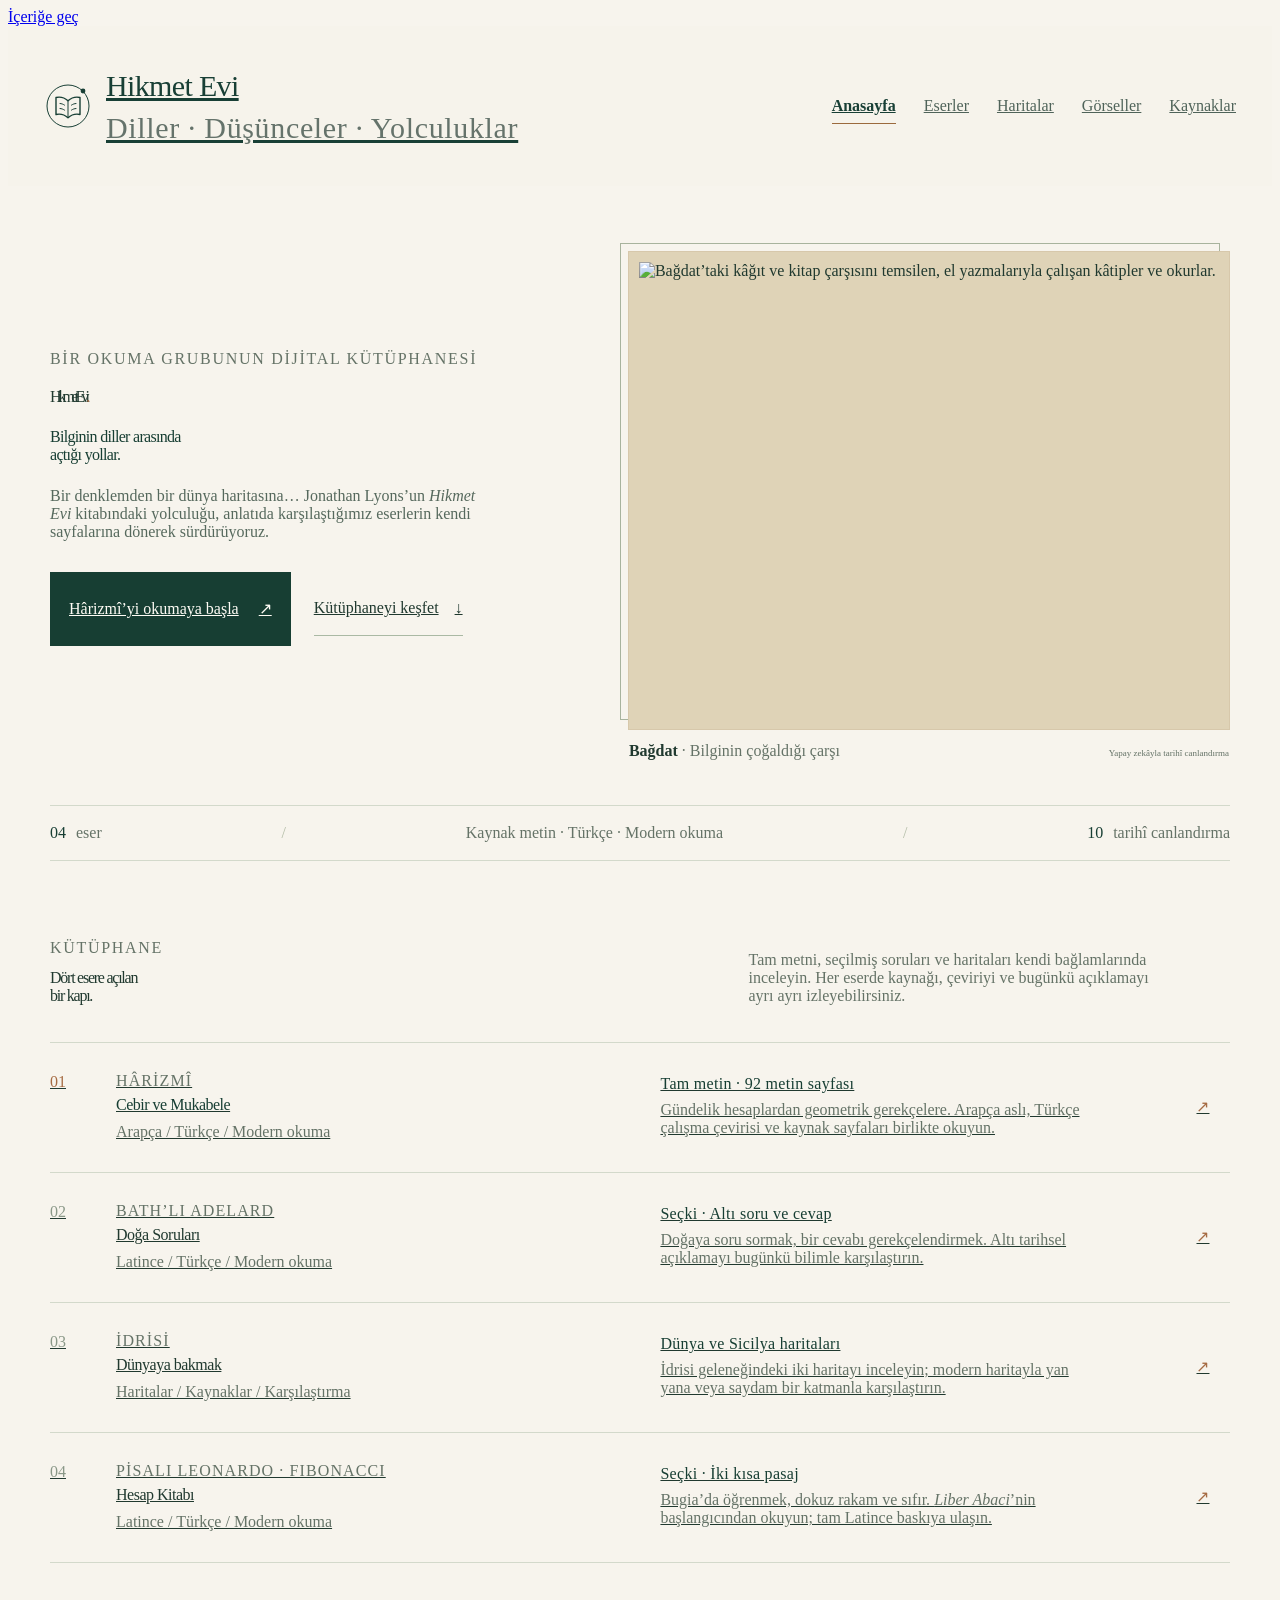
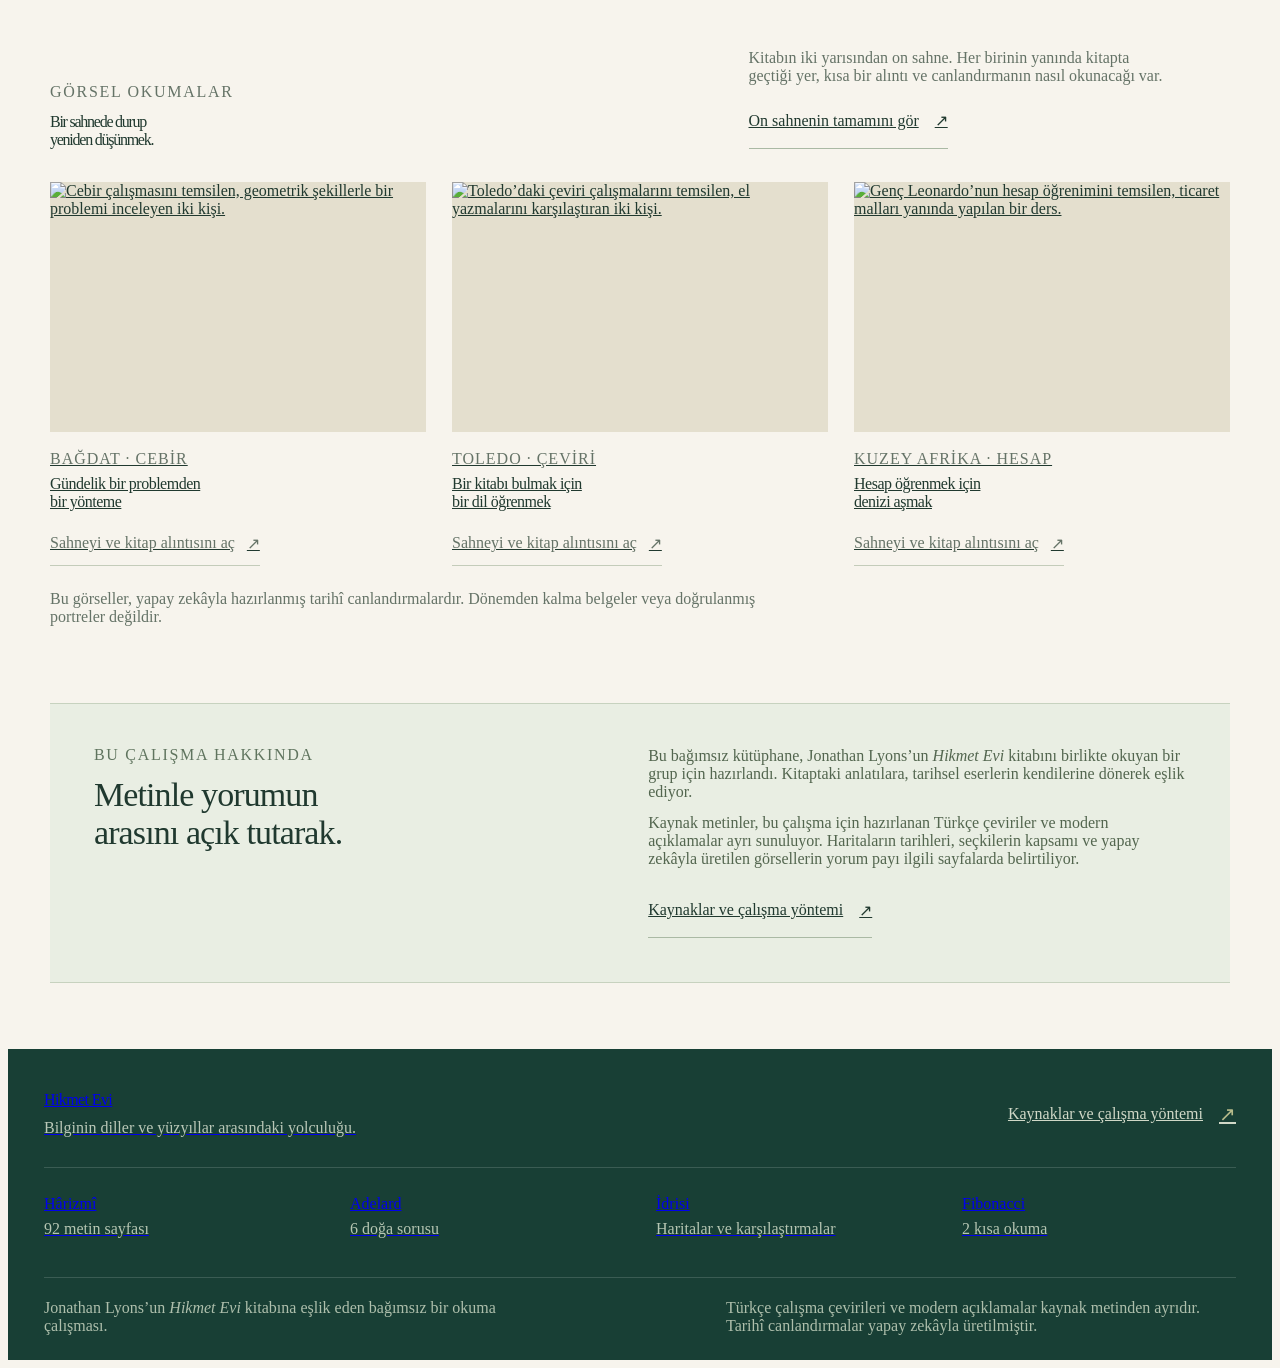
==== index.html @ ee27bf15 "Rebuild as Hikmet Evi reading library with shared navigation and homepage" ====
<!doctype html>
<html lang="tr">
<head>
  <meta charset="utf-8">
  <meta name="viewport" content="width=device-width,initial-scale=1">
  <meta name="description" content="Jonathan Lyons’un Hikmet Evi kitabına eşlik eden bir okuma kütüphanesi. Hârizmî, Adelard, İdrisi ve Fibonacci; kaynak metinler, Türkçe çeviriler, haritalar ve görseller.">
  <title>Hikmet Evi · Bir okuma kütüphanesi</title>
  <link rel="stylesheet" href="book.css?v=idrisi-1">
  <link rel="stylesheet" href="home.css?v=1">
  <meta name="theme-color" content="#183f35">
  <link rel="icon" type="image/svg+xml" href="assets/hikmet-evi-icon.svg">
  <link rel="canonical" href="https://alicetinkaya76.github.io/hikmet-evi/">
  <meta property="og:type" content="website"><meta property="og:locale" content="tr_TR">
  <meta property="og:title" content="Hikmet Evi · Bir okuma kütüphanesi"><meta property="og:description" content="Jonathan Lyons’un Hikmet Evi kitabına eşlik eden okuma kütüphanesi: kaynak metinler, Türkçe çeviriler, haritalar ve tarihî canlandırmalar.">
  <meta property="og:url" content="https://alicetinkaya76.github.io/hikmet-evi/"><meta property="og:image" content="https://alicetinkaya76.github.io/hikmet-evi/assets/hikmet-evi-gorseller/bagdat-kitap-carsisi-1280.webp">
  <link rel="stylesheet" href="site.css?v=1">
  <script src="site.js?v=1" defer></script>
  <script>if (/^#p\d{3}$/.test(location.hash)) location.replace("harizmi.html" + location.search + location.hash);</script>
<noscript><style>@media(max-width:900px){.site-navigation{display:grid}.site-menu-toggle{display:none}}</style></noscript>
</head>
<body class="home-page" data-page="home">
  <a class="skip" href="#main-root">İçeriğe geç</a>
<header class="site-header"><div class="site-header-inner"><a class="site-brand" href="./" aria-label="Hikmet Evi · Anasayfa"><span class="site-symbol"><svg viewBox="0 0 48 48" fill="none" aria-hidden="true"><circle cx="24" cy="24" r="21" stroke="currentColor" stroke-width="1"/><path d="M12 15.5c4.7-1 8.6.2 12 3.3 3.4-3.1 7.3-4.3 12-3.3v17c-4.7-1-8.6.2-12 3.3-3.4-3.1-7.3-4.3-12-3.3v-17Z" stroke="currentColor" stroke-width="1.4" stroke-linejoin="round"/><path d="M24 19v16.5M16 21.5c1.7.1 3.1.7 4.5 1.6M16 26.5c1.7.1 3.1.7 4.5 1.6M27.5 23.1c1.4-.9 2.8-1.5 4.5-1.6M27.5 28.1c1.4-.9 2.8-1.5 4.5-1.6" stroke="currentColor" stroke-width="1" stroke-linecap="round"/><circle cx="39" cy="9" r="2.4" fill="currentColor"/></svg></span><span class="site-wordmark">Hikmet Evi<span class="site-tagline">Diller · Düşünceler · Yolculuklar</span></span></a><button class="site-menu-toggle" type="button" aria-controls="site-navigation" aria-expanded="false"><span>Menü</span><svg viewBox="0 0 20 20" fill="none" aria-hidden="true"><path d="M3 6h14M3 10h14M3 14h14" stroke="currentColor" stroke-width="1.3" stroke-linecap="round"/></svg></button><nav id="site-navigation" class="site-navigation" aria-label="Ana menü"><a href="./" aria-current="page">Anasayfa</a><a href="./#kutuphane">Eserler</a><a href="idrisi.html">Haritalar</a><a href="gorseller.html">Görseller</a><a href="kaynaklar.html">Kaynaklar</a></nav></div></header>
  <main class="home-main" id="main-root">
    <section class="home-hero" aria-labelledby="home-title">
      <div class="home-hero-copy">
        <p class="home-kicker">BİR OKUMA GRUBUNUN DİJİTAL KÜTÜPHANESİ</p>
        <h1 id="home-title">Hikmet Evi<span class="home-title-dot" aria-hidden="true">.</span></h1>
        <p class="home-hero-line">Bilginin diller arasında<br class="home-desktop-break"> açtığı yollar.</p>
        <p class="home-hero-description">Bir denklemden bir dünya haritasına… Jonathan Lyons’un <em>Hikmet Evi</em> kitabındaki yolculuğu, anlatıda karşılaştığımız eserlerin kendi sayfalarına dönerek sürdürüyoruz.</p>
        <div class="home-actions">
          <a class="home-button home-button-primary" href="harizmi.html">Hârizmî’yi okumaya başla <span aria-hidden="true">↗</span></a>
          <a class="home-text-link" href="#kutuphane">Kütüphaneyi keşfet <span aria-hidden="true">↓</span></a>
        </div>
      </div>
      <figure class="home-hero-figure">
        <div class="home-image-frame"><img src="assets/hikmet-evi-gorseller/bagdat-kitap-carsisi-1280.webp" srcset="assets/hikmet-evi-gorseller/bagdat-kitap-carsisi-640.webp 640w, assets/hikmet-evi-gorseller/bagdat-kitap-carsisi-1280.webp 1280w" sizes="(max-width: 760px) calc(100vw - 36px), (max-width: 1280px) 50vw, 614px" width="1672" height="941" alt="Bağdat’taki kâğıt ve kitap çarşısını temsilen, el yazmalarıyla çalışan kâtipler ve okurlar." fetchpriority="high" decoding="async"></div>
        <figcaption><span><strong>Bağdat</strong> · Bilginin çoğaldığı çarşı</span><span class="home-figure-note">Yapay zekâyla tarihî canlandırma</span></figcaption>
      </figure>
    </section>

    <div class="home-collection-note" aria-label="Koleksiyonun kapsamı">
      <p><strong>04</strong> eser</p>
      <span aria-hidden="true">/</span>
      <p>Kaynak metin · Türkçe · Modern okuma</p>
      <span aria-hidden="true">/</span>
      <p><strong>10</strong> tarihî canlandırma</p>
    </div>

    <section class="home-library home-section" id="kutuphane" aria-labelledby="library-title">
      <div class="home-section-heading">
        <div><p class="home-kicker">KÜTÜPHANE</p><h2 id="library-title">Dört esere açılan<br>bir kapı.</h2></div>
        <p>Tam metni, seçilmiş soruları ve haritaları kendi bağlamlarında inceleyin. Her eserde kaynağı, çeviriyi ve bugünkü açıklamayı ayrı ayrı izleyebilirsiniz.</p>
      </div>
      <div class="home-work-list">
        <a class="home-work home-work-featured" href="harizmi.html">
          <span class="home-work-number" aria-hidden="true">01</span>
          <div class="home-work-title"><p class="home-work-author">HÂRİZMÎ</p><h3>Cebir ve Mukabele</h3><p class="home-work-format">Arapça / Türkçe / Modern okuma</p></div>
          <div class="home-work-description"><span class="home-scope">Tam metin · 92 metin sayfası</span><p>Gündelik hesaplardan geometrik gerekçelere. Arapça aslı, Türkçe çalışma çevirisi ve kaynak sayfaları birlikte okuyun.</p></div>
          <span class="home-work-arrow" aria-hidden="true">↗</span>
        </a>
        <a class="home-work" href="adelard.html">
          <span class="home-work-number" aria-hidden="true">02</span>
          <div class="home-work-title"><p class="home-work-author">BATH’LI ADELARD</p><h3>Doğa Soruları</h3><p class="home-work-format">Latince / Türkçe / Modern okuma</p></div>
          <div class="home-work-description"><span class="home-scope">Seçki · Altı soru ve cevap</span><p>Doğaya soru sormak, bir cevabı gerekçelendirmek. Altı tarihsel açıklamayı bugünkü bilimle karşılaştırın.</p></div>
          <span class="home-work-arrow" aria-hidden="true">↗</span>
        </a>
        <a class="home-work" href="idrisi.html">
          <span class="home-work-number" aria-hidden="true">03</span>
          <div class="home-work-title"><p class="home-work-author">İDRİSİ</p><h3>Dünyaya bakmak</h3><p class="home-work-format">Haritalar / Kaynaklar / Karşılaştırma</p></div>
          <div class="home-work-description"><span class="home-scope">Dünya ve Sicilya haritaları</span><p>İdrisi geleneğindeki iki haritayı inceleyin; modern haritayla yan yana veya saydam bir katmanla karşılaştırın.</p></div>
          <span class="home-work-arrow" aria-hidden="true">↗</span>
        </a>
        <a class="home-work" href="fibonacci.html">
          <span class="home-work-number" aria-hidden="true">04</span>
          <div class="home-work-title"><p class="home-work-author">PİSALI LEONARDO · FIBONACCI</p><h3>Hesap Kitabı</h3><p class="home-work-format">Latince / Türkçe / Modern okuma</p></div>
          <div class="home-work-description"><span class="home-scope">Seçki · İki kısa pasaj</span><p>Bugia’da öğrenmek, dokuz rakam ve sıfır. <em>Liber Abaci</em>’nin başlangıcından okuyun; tam Latince baskıya ulaşın.</p></div>
          <span class="home-work-arrow" aria-hidden="true">↗</span>
        </a>
      </div>
    </section>

    <section class="home-scenes home-section" aria-labelledby="scenes-title">
      <div class="home-section-heading home-scenes-heading">
        <div><p class="home-kicker">GÖRSEL OKUMALAR</p><h2 id="scenes-title">Bir sahnede durup<br>yeniden düşünmek.</h2></div>
        <div class="home-section-aside"><p>Kitabın iki yarısından on sahne. Her birinin yanında kitapta geçtiği yer, kısa bir alıntı ve canlandırmanın nasıl okunacağı var.</p><a class="home-text-link" href="gorseller.html">On sahnenin tamamını gör <span aria-hidden="true">↗</span></a></div>
      </div>
      <div class="home-scene-grid">
        <a class="home-scene" href="gorseller.html#harizmi-cebir">
          <div class="home-scene-image"><img src="assets/hikmet-evi-gorseller/harizmi-gundelik-problemler-640.webp" srcset="assets/hikmet-evi-gorseller/harizmi-gundelik-problemler-640.webp 640w, assets/hikmet-evi-gorseller/harizmi-gundelik-problemler-1280.webp 1280w" sizes="(max-width: 640px) calc(100vw - 36px), (max-width: 1000px) calc(50vw - 30px), 395px" width="1672" height="941" alt="Cebir çalışmasını temsilen, geometrik şekillerle bir problemi inceleyen iki kişi." loading="lazy" decoding="async"></div>
          <p class="home-scene-location">BAĞDAT · CEBİR</p><h3>Gündelik bir problemden<br>bir yönteme</h3><span class="home-scene-link">Sahneyi ve kitap alıntısını aç <span aria-hidden="true">↗</span></span>
        </a>
        <a class="home-scene" href="gorseller.html#toledo-ceviri">
          <div class="home-scene-image"><img src="assets/hikmet-evi-gorseller/toledo-ceviri-640.webp" srcset="assets/hikmet-evi-gorseller/toledo-ceviri-640.webp 640w, assets/hikmet-evi-gorseller/toledo-ceviri-1280.webp 1280w" sizes="(max-width: 640px) calc(100vw - 36px), (max-width: 1000px) calc(50vw - 30px), 395px" width="1672" height="941" alt="Toledo’daki çeviri çalışmalarını temsilen, el yazmalarını karşılaştıran iki kişi." loading="lazy" decoding="async"></div>
          <p class="home-scene-location">TOLEDO · ÇEVİRİ</p><h3>Bir kitabı bulmak için<br>bir dil öğrenmek</h3><span class="home-scene-link">Sahneyi ve kitap alıntısını aç <span aria-hidden="true">↗</span></span>
        </a>
        <a class="home-scene" href="gorseller.html#fibonacci-hesap">
          <div class="home-scene-image"><img src="assets/hikmet-evi-gorseller/fibonacci-hesap-640.webp" srcset="assets/hikmet-evi-gorseller/fibonacci-hesap-640.webp 640w, assets/hikmet-evi-gorseller/fibonacci-hesap-1280.webp 1280w" sizes="(max-width: 640px) calc(100vw - 36px), (max-width: 1000px) calc(50vw - 30px), 395px" width="1672" height="941" alt="Genç Leonardo’nun hesap öğrenimini temsilen, ticaret malları yanında yapılan bir ders." loading="lazy" decoding="async"></div>
          <p class="home-scene-location">KUZEY AFRİKA · HESAP</p><h3>Hesap öğrenmek için<br>denizi aşmak</h3><span class="home-scene-link">Sahneyi ve kitap alıntısını aç <span aria-hidden="true">↗</span></span>
        </a>
      </div>
      <p class="home-scene-disclaimer">Bu görseller, yapay zekâyla hazırlanmış tarihî canlandırmalardır. Dönemden kalma belgeler veya doğrulanmış portreler değildir.</p>
    </section>

    <section class="home-about" aria-labelledby="about-home-title">
      <div><p class="home-kicker">BU ÇALIŞMA HAKKINDA</p><h2 id="about-home-title">Metinle yorumun<br>arasını açık tutarak.</h2></div>
      <div class="home-about-copy"><p>Bu bağımsız kütüphane, Jonathan Lyons’un <em>Hikmet Evi</em> kitabını birlikte okuyan bir grup için hazırlandı. Kitaptaki anlatılara, tarihsel eserlerin kendilerine dönerek eşlik ediyor.</p><p>Kaynak metinler, bu çalışma için hazırlanan Türkçe çeviriler ve modern açıklamalar ayrı sunuluyor. Haritaların tarihleri, seçkilerin kapsamı ve yapay zekâyla üretilen görsellerin yorum payı ilgili sayfalarda belirtiliyor.</p><a class="home-text-link" href="kaynaklar.html">Kaynaklar ve çalışma yöntemi <span aria-hidden="true">↗</span></a></div>
    </section>
  </main>
<footer class="site-footer"><div class="site-footer-inner"><div class="site-footer-heading"><a class="site-footer-brand" href="./">Hikmet Evi<span>Bilginin diller ve yüzyıllar arasındaki yolculuğu.</span></a><a class="site-footer-source" href="kaynaklar.html">Kaynaklar ve çalışma yöntemi <span aria-hidden="true">↗</span></a></div><nav class="site-footer-works" aria-label="Eserlere hızlı erişim"><a href="harizmi.html">Hârizmî<span>92 metin sayfası</span></a><a href="adelard.html">Adelard<span>6 doğa sorusu</span></a><a href="idrisi.html">İdrisi<span>Haritalar ve karşılaştırmalar</span></a><a href="fibonacci.html">Fibonacci<span>2 kısa okuma</span></a></nav><div class="site-footer-bottom"><p>Jonathan Lyons’un <em>Hikmet Evi</em> kitabına eşlik eden bağımsız bir okuma çalışması.</p><p>Türkçe çalışma çevirileri ve modern açıklamalar kaynak metinden ayrıdır. Tarihî canlandırmalar yapay zekâyla üretilmiştir.</p></div></div></footer>
</body>
</html>
---- home.css ----
/* The home page shares the site shell, but keeps its editorial layout local. */
.home-page{--home-forest:#173e33;--home-ink:#20392f;--home-paper:#f7f4ed;--home-muted:#657367;--home-rule:#d3d9cb;--home-copper:#a66c44;background:var(--home-paper);color:var(--home-ink)}
.home-main{max-width:1320px;margin:0 auto;padding:0 42px;overflow-wrap:break-word}
.home-main a{color:inherit}
.home-main img{display:block;max-width:100%;height:auto}
.home-main h1,.home-main h2,.home-main h3,.home-main p,.home-main figure{margin:0}
.home-main em{font-weight:400}
.home-kicker{font:650 10px/1.65 var(--sans);letter-spacing:1.7px;color:var(--home-muted)}
.home-hero{display:grid;grid-template-columns:minmax(0,.95fr) minmax(0,1.1fr);gap:58px;align-items:center;padding:65px 0 45px}
.home-hero-copy{padding:7px 0 22px}
.home-hero h1{font:400 clamp(58px,6.1vw,84px)/1.08 var(--serif);letter-spacing:-3.8px;margin:20px 0 22px;white-space:nowrap}
.home-title-dot{color:var(--home-copper)}
.home-hero-line{font:400 clamp(26px,2.75vw,37px)/1.3 var(--serif);letter-spacing:-.7px;color:var(--home-forest)}
.home-hero-description{max-width:435px;margin-top:23px!important;font:15px/1.95 var(--sans);color:#56695d}
.home-actions{display:flex;gap:14px 23px;align-items:center;flex-wrap:wrap;margin-top:31px}
.home-button{display:inline-flex;min-height:48px;align-items:center;justify-content:center;gap:20px;padding:12px 18px;font:600 12px/1.6 var(--sans);border:1px solid var(--home-forest);transition:background-color .2s ease,color .2s ease}
.home-main .home-button-primary{background:var(--home-forest);color:#fffdf6}
.home-button-primary:hover{background:#295344}
.home-text-link{display:inline-flex;align-items:center;justify-content:space-between;gap:16px;min-height:44px;border-bottom:1px solid #aab9a4;font:600 12px/1.7 var(--sans);padding:5px 0}
.home-text-link:hover{border-color:var(--home-copper);color:var(--home-copper)}
.home-image-frame{position:relative;background:#dfd3b7;padding:10px;border:1px solid #d7c8ab}
.home-image-frame:before{content:"";position:absolute;inset:-9px 9px 9px -9px;border:1px solid #a8b39d;z-index:-1}
.home-hero-figure img{width:100%;aspect-ratio:1.27;object-fit:cover;object-position:51% 50%}
.home-hero-figure figcaption{display:flex;flex-wrap:wrap;gap:3px 12px;align-items:baseline;justify-content:space-between;font:11px/1.7 var(--sans);color:var(--home-muted);padding:12px 1px 0}
.home-hero-figure figcaption strong{font-weight:600;color:var(--home-ink)}
.home-figure-note{font-size:9px}
.home-collection-note{display:flex;align-items:center;justify-content:space-between;gap:20px;border-top:1px solid var(--home-rule);border-bottom:1px solid var(--home-rule);padding:18px 0;font:11px/1.7 var(--sans);color:var(--home-muted)}
.home-collection-note strong{font:25px/1 var(--serif);color:var(--home-forest);margin-right:6px}
.home-collection-note>span{color:#b5bea9;font:22px/1 var(--serif)}
.home-section{padding-top:78px}
.home-section-heading{display:grid;grid-template-columns:minmax(0,1fr) minmax(0,.76fr);gap:65px;align-items:end;margin-bottom:37px}
.home-section-heading h2,.home-about h2{font:400 clamp(31px,3.4vw,45px)/1.23 var(--serif);letter-spacing:-1.25px;margin-top:12px}
.home-section-heading>p,.home-section-aside>p{font:14px/1.95 var(--sans);color:var(--home-muted);max-width:420px}
.home-work-list{border-top:1px solid var(--home-rule)}
.home-work{display:grid;grid-template-columns:38px minmax(0,1.04fr) minmax(0,1fr) 36px;column-gap:28px;align-items:center;padding:29px 9px 31px 0;border-bottom:1px solid var(--home-rule);transition:background-color .2s ease}
.home-work:hover{background:#edf0e6}
.home-work-number{font:17px/1.5 var(--serif);color:#8a9888;align-self:start;padding-top:1px}
.home-work-author{font:600 9px/1.7 var(--sans);letter-spacing:1.1px;color:var(--home-muted)}
.home-work-title h3{font:400 clamp(24px,2.4vw,31px)/1.3 var(--serif);letter-spacing:-.5px;margin:6px 0 9px}
.home-work-format{font:11px/1.65 var(--sans);color:var(--home-muted)}
.home-scope{display:block;font:600 10px/1.7 var(--sans);letter-spacing:.3px;color:var(--home-forest);margin-bottom:8px}
.home-work-description>p{font:13px/1.85 var(--sans);color:var(--home-muted);max-width:420px}
.home-work-arrow{display:flex;align-items:center;justify-content:center;width:36px;height:44px;font:24px/1 var(--serif);color:var(--home-copper)}
.home-work-featured .home-work-number{color:var(--home-copper)}
.home-work-featured .home-work-title h3{color:var(--home-forest)}
.home-scenes{padding-top:86px}
.home-scenes-heading{margin-bottom:33px}
.home-section-aside .home-text-link{margin-top:9px}
.home-scene-grid{display:grid;grid-template-columns:repeat(3,minmax(0,1fr));gap:26px}
.home-scene{display:block;min-width:0}
.home-scene-image{overflow:hidden;background:#e4dfce}
.home-scene-image img{width:100%;aspect-ratio:1.5;object-fit:cover;transition:transform .35s ease}
.home-scene:hover .home-scene-image img{transform:scale(1.025)}
.home-scene-location{font:600 9px/1.7 var(--sans);letter-spacing:1px;color:var(--home-muted);margin-top:18px!important}
.home-scene h3{font:400 clamp(23px,2vw,28px)/1.35 var(--serif);letter-spacing:-.5px;margin-top:7px}
.home-scene-link{display:flex;align-items:center;gap:12px;min-height:44px;width:fit-content;font:11px/1.7 var(--sans);color:var(--home-muted);border-bottom:1px solid #c4ccba;margin-top:10px}
.home-scene:hover .home-scene-link{color:var(--home-forest);border-color:var(--home-copper)}
.home-scene-disclaimer{font:11px/1.85 var(--sans);color:var(--home-muted);max-width:760px;margin-top:24px!important}
.home-about{display:grid;grid-template-columns:minmax(0,1fr) minmax(0,1.12fr);gap:74px;margin:77px 0 66px;padding:42px 44px 44px;background:#e9eee3;border-top:1px solid #c7d2bf;border-bottom:1px solid #c7d2bf}
.home-about .home-kicker{color:#5f745e}
.home-about h2{font-size:34px;letter-spacing:-.9px}
.home-about-copy{padding-top:1px}
.home-about-copy>p{font:13px/1.95 var(--sans);color:#53664f;margin-bottom:13px}
.home-about-copy .home-text-link{margin-top:2px}
@media(min-width:1500px){.home-hero{padding-top:75px;padding-bottom:55px}.home-hero h1{font-size:89px}}
@media(max-width:1100px){.home-main{padding:0 28px}.home-hero{gap:35px;padding-top:48px}.home-hero h1{font-size:clamp(47px,5.7vw,64px);letter-spacing:-2.5px}.home-hero-line{font-size:30px}.home-hero-description{font-size:14px;margin-top:19px!important}.home-hero-figure img{aspect-ratio:1.03}.home-hero-figure figcaption{display:block}.home-figure-note{display:block;margin-top:3px}.home-actions{gap:9px 20px;margin-top:23px}.home-section-heading{gap:35px}.home-work{gap:20px;grid-template-columns:27px minmax(0,1fr) minmax(0,1fr) 28px}.home-work-title h3{font-size:27px}.home-about{gap:35px;padding:35px 30px}.home-scene-grid{gap:20px}}
@media(max-width:760px){.home-main{padding:0 22px}.home-hero{grid-template-columns:minmax(0,1fr);gap:30px;padding:35px 0 28px}.home-hero-copy{padding:0}.home-kicker{font-size:9px;letter-spacing:1.2px}.home-hero h1{font-size:clamp(44px,9vw,62px);letter-spacing:-2.4px;margin:17px 0 14px}.home-hero-line{font-size:31px;line-height:1.3;letter-spacing:-.6px}.home-desktop-break{display:none}.home-hero-description{font-size:15px;line-height:1.9;max-width:530px;margin-top:18px!important}.home-actions{margin-top:23px}.home-button{min-height:48px;padding:11px 15px;font-size:12px}.home-text-link{font-size:12px}.home-image-frame{padding:7px}.home-image-frame:before{inset:-6px 6px 6px -6px}.home-hero-figure img{aspect-ratio:1.77;object-position:50% 50%}.home-hero-figure figcaption{display:flex;font-size:10px;gap:4px 12px;padding-top:10px}.home-figure-note{display:inline;margin-top:0;font-size:9px}.home-collection-note{gap:10px;padding:15px 0;font-size:10px;flex-wrap:wrap;justify-content:flex-start}.home-collection-note strong{font-size:22px}.home-collection-note>span{font-size:17px}.home-collection-note>p:nth-of-type(2){order:4;flex-basis:100%;font-size:11px}.home-collection-note>span:nth-of-type(2){display:none}.home-section{padding-top:46px}.home-section-heading{display:block;margin-bottom:25px}.home-section-heading h2{font-size:34px;letter-spacing:-1px;margin-top:10px}.home-section-heading>p,.home-section-aside>p{font-size:15px;line-height:1.9;margin-top:17px;max-width:510px}.home-work{position:relative;grid-template-columns:28px minmax(0,1fr) 24px;column-gap:12px;row-gap:14px;padding:24px 0}.home-work-number{font-size:16px;padding-top:0}.home-work-title h3{font-size:27px;margin-top:5px;margin-bottom:8px}.home-work-author{font-size:9px;letter-spacing:.8px}.home-work-format{font-size:11px;line-height:1.7}.home-work-description{grid-column:2/3;grid-row:2}.home-work-description>p{font-size:15px;line-height:1.8}.home-scope{font-size:10px;margin-bottom:7px}.home-work-arrow{grid-column:3;grid-row:1;width:24px;align-self:start;font-size:23px;margin-top:20px}.home-scenes{padding-top:49px}.home-scene-grid{grid-template-columns:repeat(2,minmax(0,1fr));gap:26px 18px}.home-scene h3{font-size:24px}.home-scene-location{font-size:8px;letter-spacing:.6px;margin-top:14px!important}.home-scene-image img{aspect-ratio:1.45}.home-scene-link{font-size:10px;gap:8px;line-height:1.6;margin-top:8px}.home-scene-disclaimer{font-size:11px;line-height:1.8;margin-top:21px!important}.home-about{display:block;margin:43px 0 35px;padding:27px 24px 30px}.home-about h2{font-size:31px;line-height:1.3;margin-top:10px}.home-about-copy{padding-top:21px}.home-about-copy>p{font-size:14px;line-height:1.9}}
@media(max-width:440px){.home-main{padding:0 18px}.home-hero{padding-top:28px;gap:26px}.home-hero h1{font-size:44px;letter-spacing:-1.8px}.home-hero-line{font-size:28px;line-height:1.3;max-width:320px}.home-hero-description{font-size:15px;line-height:1.9}.home-actions{gap:8px 18px;margin-top:20px}.home-hero-figure figcaption{display:block}.home-figure-note{display:block;margin-top:2px}.home-collection-note{gap:9px}.home-collection-note>p:nth-of-type(2){margin-top:2px}.home-section-heading h2{font-size:32px}.home-work{grid-template-columns:23px minmax(0,1fr) 20px;column-gap:10px}.home-work-title h3{font-size:25px;letter-spacing:-.4px}.home-work-author{font-size:8px;letter-spacing:.65px}.home-work-arrow{font-size:21px;width:20px}.home-work-description>p{font-size:14px;line-height:1.85}.home-work-format{font-size:10px}.home-scene-grid{grid-template-columns:minmax(0,1fr);gap:30px}.home-scene-image img{aspect-ratio:1.77}.home-scene h3{font-size:27px}.home-scene h3 br{display:none}.home-scene-location{font-size:9px}.home-scene-link{font-size:11px;margin-top:6px}.home-about{padding:25px 20px 28px}.home-about h2{font-size:29px}.home-about-copy>p{font-size:14px}}
@media(prefers-reduced-motion:reduce){.home-button,.home-work,.home-scene-image img{transition:none}.home-scene:hover .home-scene-image img{transform:none}}
@media print{.home-main{max-width:none;padding:0}.home-hero{padding-top:15px;grid-template-columns:1fr 1fr;gap:25px}.home-hero h1{font-size:52px}.home-hero-line{font-size:25px}.home-actions{display:none}.home-section{padding-top:25px}.home-work,.home-scene,.home-about{break-inside:avoid}.home-section-heading h2{font-size:30px}.home-scene-grid{grid-template-columns:repeat(3,1fr)}.home-scene h3{font-size:21px}.home-about{margin:30px 0 0;padding:25px}.home-scene-link{display:none}}
---- site.css ----
/* Shared editorial identity. Local reader styles retain their reading behavior. */
:root{--paper:#f6f3eb;--ink:#183f35;--muted:#65736b;--line:#d7dcd2;--green:#235743;--brass:#9b6a3d;--surface:#fffdf8;--site-width:1460px}
body{background:var(--paper);color:var(--ink);-webkit-font-smoothing:antialiased}
button,a,input,select,textarea,summary{-webkit-tap-highlight-color:transparent}
a:focus-visible,button:focus-visible,summary:focus-visible,input:focus-visible,textarea:focus-visible,select:focus-visible{outline:2px solid var(--brass);outline-offset:4px}
::selection{background:#d9e3cd;color:#183f35}
.site-header{position:relative;background:var(--paper);isolation:isolate}
.site-header-inner{max-width:var(--site-width);min-height:112px;margin:auto;padding:24px 36px;display:flex;align-items:center;justify-content:space-between;gap:32px}
.site-brand{display:inline-flex;align-items:center;gap:14px;flex-shrink:0;color:var(--ink);min-height:52px}
.site-symbol{display:block;width:48px;height:48px;color:var(--ink)}
.site-symbol svg{display:block;width:100%;height:100%}
.site-wordmark{font:30px/1.1 Georgia,'Times New Roman',serif;letter-spacing:-.65px}
.site-tagline{display:block;margin-top:9px;font:10px/1.4 var(--sans);letter-spacing:.65px;color:var(--muted)}
.site-navigation{display:flex;align-items:center;gap:28px;flex-wrap:wrap}
.site-navigation>a{display:inline-flex;align-items:center;position:relative;min-height:44px;font:13px/1.5 var(--sans);color:#4f6359;white-space:nowrap}
.site-navigation>a:after{position:absolute;content:'';height:1px;left:0;right:100%;bottom:4px;background:var(--brass);transition:right .18s ease}
.site-navigation>a:hover:after,.site-navigation>a[aria-current]:after{right:0}
.site-navigation>a[aria-current]{color:var(--ink);font-weight:600}
.site-menu-toggle{display:none;align-items:center;justify-content:center;gap:9px;min-width:80px;min-height:44px;border:1px solid #bec9be;background:transparent;border-radius:2px;color:var(--ink);font:12px/1.5 var(--sans);padding:8px 11px}
.site-menu-toggle svg{width:19px;height:19px}
.site-collection{border-top:1px solid var(--line);border-bottom:1px solid var(--line)}
.site-collection-inner{max-width:var(--site-width);margin:auto;padding:0 36px;display:flex;align-items:center;justify-content:space-between;gap:20px}
.site-worknav{display:flex;align-items:center;gap:28px;min-width:0}
.site-worknav-label{font:9px/1.4 var(--sans);letter-spacing:1.7px;color:#7a877d;margin-right:5px;white-space:nowrap}
.site-worknav>a{display:flex;align-items:baseline;gap:8px;position:relative;min-height:54px;padding:15px 0 12px;border-bottom:2px solid transparent;color:#5d6f63;white-space:nowrap;font:13px/1.8 var(--sans)}
.site-worknav>a[aria-current]{border-color:var(--green);color:var(--ink);font-weight:650}
.site-worknav>a:hover{color:var(--ink)}
.site-worknav-note{font:10px/1.6 var(--sans);color:#7c897d}
.site-worknav>a[aria-current] .site-worknav-note{color:#5c7864}
.site-context-tools{display:flex;align-items:center;justify-content:flex-end;gap:16px;flex-shrink:0;min-height:54px}
.site-context-tools .header-tools{display:flex;align-items:center;margin:0;width:auto;gap:15px}
.site-context-tools a,.site-context-tools button{display:inline-flex;align-items:center;min-height:44px;padding:4px 0;border:0;background:transparent;font:11px/1.6 var(--sans);color:#536a5b;text-decoration:underline;text-decoration-color:#bac7b6;text-underline-offset:5px;text-align:left}
.site-context-tools a:hover,.site-context-tools button:hover{color:var(--ink);text-decoration-color:var(--brass)}
body>main{max-width:var(--site-width);padding-left:36px;padding-right:36px}
.book-heading{padding:42px 0 30px;gap:32px}
.book-heading h1{font:clamp(32px,3.4vw,48px)/1.17 var(--serif);letter-spacing:-1.1px;max-width:none;text-wrap:balance}
.book-heading p:not(.eyebrow){font-size:14px;line-height:1.8;color:var(--muted);margin-top:15px;max-width:800px}
.book-heading .eyebrow{display:block;color:var(--brass);font-size:10px;letter-spacing:1.8px;margin-bottom:15px}
.book-counter strong{font-size:36px}
.book-counter span{font-size:11px;color:var(--muted)}
.reader-toolbar{border-top-color:var(--line);border-bottom-color:var(--line);padding:21px 0;gap:16px}
.reader-toolbar label{font-size:10px;letter-spacing:.8px}
.reader-toolbar select,.reader-toolbar input{min-height:44px;background:var(--surface);border-color:#c7cec2;border-radius:3px;font-size:13px}
.font-controls button{min-width:44px;min-height:44px;background:var(--surface);border-color:#c7cec2}
.reading-grid{background:var(--surface);border-color:var(--line);border-radius:4px;overflow:hidden}
.reading-column+ .reading-column{border-left-color:var(--line)}
.explanation{background:#edf0e5}
.reading-column>header small{color:#778471}
.page-navigation h2{font-size:25px;line-height:1.4}
.page-navigation button,.bottom-navigation button{min-height:44px;border-color:#bccabb;border-radius:3px}
.reader-downloads{padding:40px 0;border-top-color:var(--line)}
.reader-downloads h2{font-size:31px;letter-spacing:-.5px}
.download-buttons>a,.download-buttons>button,.import-label{min-height:44px;display:inline-flex;align-items:center;font-size:12px}
.reader-footer{margin-top:30px;border-top-color:var(--line);padding:26px 0 34px;color:#6e7a6e;font-size:11px}
.reader-footer p{font-size:11px;max-width:1040px}
.reader-footer button{font-size:11px;min-height:44px}
.download-action,.map-link,.source-actions a{border-radius:3px}
.download-action{background:var(--surface);border-color:#b8c5b1;color:var(--ink)}
.download-action:hover{border-color:var(--green);background:#f0f3e8}
.primary-action{background:var(--ink);border-color:var(--ink);color:#fffdf7}
.primary-action:hover{background:#285546;border-color:#285546;color:#fffdf7}
.gallery-reader .book-heading,.fibonacci-reader .book-heading,.idrisi-reader .book-heading,.compare-reader .book-heading{padding-top:42px;padding-bottom:28px}
.gallery-intro,.map-intro{font-size:15px;line-height:1.95;max-width:900px}
.illustration-card{border-color:var(--line);border-radius:4px;background:var(--surface);overflow:hidden}
.illustration-card figcaption{background:var(--surface)}
.gallery-part-heading{border-top-color:var(--line)}
.related-book{border-radius:4px}
.fibonacci-sources,.gallery-sources,.collection-source{border-top-color:var(--line)}
.site-footer{margin-top:32px;background:#183f35;color:#eff0e4}
.site-footer-inner{max-width:var(--site-width);padding:42px 36px 25px;margin:auto}
.site-footer-heading{display:flex;align-items:center;justify-content:space-between;gap:24px;padding-bottom:30px;border-bottom:1px solid #ffffff26}
.site-footer-brand{font:30px/1.2 var(--serif);letter-spacing:-.6px;display:block}
.site-footer-brand>span{font:12px/1.8 var(--sans);color:#bac8b8;display:block;letter-spacing:0;margin-top:10px}
.site-footer-source{display:inline-flex;align-items:center;gap:16px;min-height:44px;font:12px/1.7 var(--sans);color:#d0d8c7}
.site-footer-source>span{font-size:20px;color:#b6bb8b}
.site-footer-source:hover{text-decoration:underline;text-underline-offset:5px}
.site-footer-works{display:grid;grid-template-columns:repeat(4,minmax(0,1fr));gap:32px;padding:27px 0 30px}
.site-footer-works>a{display:flex;flex-direction:column;gap:7px;min-height:52px;font:21px/1.4 var(--serif)}
.site-footer-works>a>span{font:11px/1.6 var(--sans);color:#b6c6b3}
.site-footer-works>a:hover{color:#fff}
.site-footer-bottom{display:flex;justify-content:space-between;gap:30px;border-top:1px solid #ffffff26;padding-top:21px}
.site-footer-bottom p{margin:0;font:10px/1.9 var(--sans);color:#aebfac;max-width:510px}
@media(min-width:1001px) and (max-width:1240px){.site-worknav{gap:23px}.site-worknav-note{display:none}.site-context-tools{gap:12px}}
@media(max-width:1100px){.site-header-inner{padding-left:24px;padding-right:24px}.site-navigation{gap:21px}.site-collection-inner{padding-left:24px;padding-right:24px}.site-worknav{gap:23px}.site-worknav-label{display:none}body>main{padding-left:24px;padding-right:24px}.site-footer-inner{padding-left:24px;padding-right:24px}}
@media(max-width:1000px){.site-worknav-note{display:none}.site-collection-inner{gap:15px}.site-context-tools .header-tools{gap:14px}.site-context-tools a,.site-context-tools button{font-size:11px}.book-heading h1{font-size:36px;max-width:none}.book-heading p:not(.eyebrow){max-width:none}.book-heading .eyebrow{display:block}.book-counter strong{font-size:32px}.book-counter span{font-size:10px;max-width:85px}.reader-toolbar{gap:12px}.reader-toolbar select,.reader-toolbar input{font-size:16px;min-height:46px}.page-navigation h2{font-size:22px}.reading-column{padding:23px}.reading-column>header h3{font-size:24px}.mobile-tabs{top:0;background:var(--paper)}.mobile-tabs button{font-size:13px}.reader-downloads p:not(.eyebrow){font-size:13px}.reader-footer p,.reader-footer button{font-size:11px}}
@media(max-width:900px){
  .site-header-inner{min-height:88px;padding:18px 20px;display:grid;grid-template-columns:minmax(0,1fr) auto;gap:0 20px;align-items:center}
  .site-brand{min-height:48px;gap:11px}.site-symbol{width:44px;height:44px}.site-wordmark{font-size:27px}.site-tagline{font-size:9px;letter-spacing:.35px;margin-top:8px}
  .site-menu-toggle{display:inline-flex;grid-column:2;grid-row:1}
  .site-navigation{display:none;grid-column:1/-1;grid-template-columns:repeat(3,minmax(0,1fr));gap:0 12px;align-items:start;padding:18px 0 3px;margin-top:16px;border-top:1px solid var(--line)}
  .site-menu-open .site-navigation{display:grid}
  .site-navigation>a{font-size:13px;min-height:48px;padding:10px 2px}
  .site-navigation>a:after{display:none}.site-navigation>a[aria-current]{text-decoration:underline;text-decoration-color:var(--brass);text-underline-offset:7px}
  .site-menu-open .site-menu-toggle{background:#e9ede0;border-color:#8fa38e}
  .site-collection-inner{padding:0 20px;display:block}.site-worknav{display:grid;grid-template-columns:repeat(4,minmax(0,1fr));gap:0;width:100%}
  .site-worknav>a{display:flex;justify-content:center;align-items:center;min-height:48px;padding:10px 4px;font-size:12px;white-space:normal;text-align:center}
  .site-context-tools{border-top:1px solid var(--line);justify-content:flex-end;min-height:44px;gap:18px}.site-context-tools a,.site-context-tools button{min-height:44px;font-size:11px}.site-context-tools .header-tools{gap:18px}
  body>main{padding-left:20px;padding-right:20px}.book-heading{padding:30px 0 25px;gap:20px}.gallery-reader .book-heading,.fibonacci-reader .book-heading,.idrisi-reader .book-heading,.compare-reader .book-heading{padding-top:31px;padding-bottom:24px}
  .book-heading h1{font-size:33px;letter-spacing:-.75px}.book-heading p:not(.eyebrow){font-size:13px;margin-top:11px}.book-heading .eyebrow{font-size:9px;letter-spacing:1.1px;margin-bottom:12px}
  .gallery-intro,.map-intro{font-size:14px;line-height:1.9}.site-footer-inner{padding:33px 20px 24px}.site-footer-heading{align-items:flex-start}.site-footer-brand{font-size:27px}.site-footer-brand>span{font-size:11px;max-width:300px}.site-footer-source{font-size:11px}.site-footer-works{gap:20px;padding:25px 0}.site-footer-works>a{font-size:20px}.site-footer-works>a>span{font-size:10px}.site-footer-bottom{gap:24px}.site-footer-bottom p{font-size:10px}
}
@media(max-width:540px){
  .site-header-inner{padding:16px;min-height:84px;gap:0 12px}.site-symbol{width:39px;height:39px}.site-wordmark{font-size:25px}.site-tagline{font-size:8px;margin-top:7px;letter-spacing:.18px}.site-brand{gap:10px}.site-menu-toggle{min-width:75px;padding:8px 9px;font-size:11px;gap:7px}.site-menu-toggle svg{width:18px;height:18px}
  .site-navigation{grid-template-columns:repeat(2,minmax(0,1fr));gap:0 18px}.site-navigation>a{font-size:13px}
  .site-collection-inner{padding:0 16px}.site-worknav>a{font-size:11px;min-height:46px}.site-context-tools a,.site-context-tools button{font-size:11px}.site-context-tools{gap:13px}
  body>main{padding-left:16px;padding-right:16px}.book-heading{padding:27px 0 23px;gap:14px}.book-heading h1{font-size:30px;line-height:1.21;letter-spacing:-.65px}.book-heading p:not(.eyebrow){font-size:12px;line-height:1.8;margin-top:11px}.book-heading .eyebrow{font-size:8px;letter-spacing:1.1px;line-height:1.7;margin-bottom:10px}.book-counter strong{font-size:30px}.book-counter span{font-size:9px}.reader-toolbar{padding:17px 0}.reading-column{padding:22px 20px}.reader-downloads{padding:30px 0}.reader-downloads h2{font-size:28px}.reader-footer{padding:22px 0 25px;margin-top:25px}.reader-footer p{font-size:10px;line-height:1.9}.page-navigation{margin:20px 0}.page-navigation h2{font-size:21px}.page-navigation span{font-size:10px}.bottom-navigation{gap:7px;margin-left:0;margin-right:0}.bottom-navigation button{font-size:12px;padding:9px 10px}.bottom-navigation span{font-size:9px;text-align:center}.gallery-reader .book-heading,.fibonacci-reader .book-heading,.idrisi-reader .book-heading,.compare-reader .book-heading{padding-top:27px;padding-bottom:23px}
  .site-footer{margin-top:22px}.site-footer-inner{padding:31px 18px 23px}.site-footer-heading{display:block;padding-bottom:23px}.site-footer-brand{font-size:27px}.site-footer-brand>span{margin-top:9px;max-width:none}.site-footer-source{margin-top:11px;gap:10px}.site-footer-works{grid-template-columns:repeat(2,minmax(0,1fr));gap:25px 20px;padding:26px 0}.site-footer-works>a{font-size:22px}.site-footer-works>a>span{font-size:10px}.site-footer-bottom{display:block;padding-top:21px}.site-footer-bottom p{font-size:10px;line-height:1.9;max-width:none}.site-footer-bottom p+p{margin-top:13px}
}
@media(max-width:360px){.site-brand{gap:8px}.site-symbol{width:34px;height:34px}.site-wordmark{font-size:23px}.site-tagline{font-size:7px;letter-spacing:.05px}.site-menu-toggle{min-width:70px}.site-header-inner{gap:0 8px}.site-worknav>a{font-size:10.5px}.book-heading h1{font-size:28px}.book-counter strong{font-size:27px}.reading-column{padding-left:17px;padding-right:17px}.bottom-navigation button{font-size:11px;padding-left:8px;padding-right:8px}}
@media(prefers-reduced-motion:reduce){.site-navigation>a:after{transition:none}}
@media print{.site-header,.site-footer{display:none}body>main{padding:0;max-width:none}.book-heading{padding-top:0}.reading-grid{overflow:visible}.book-heading h1{font-size:24px}}
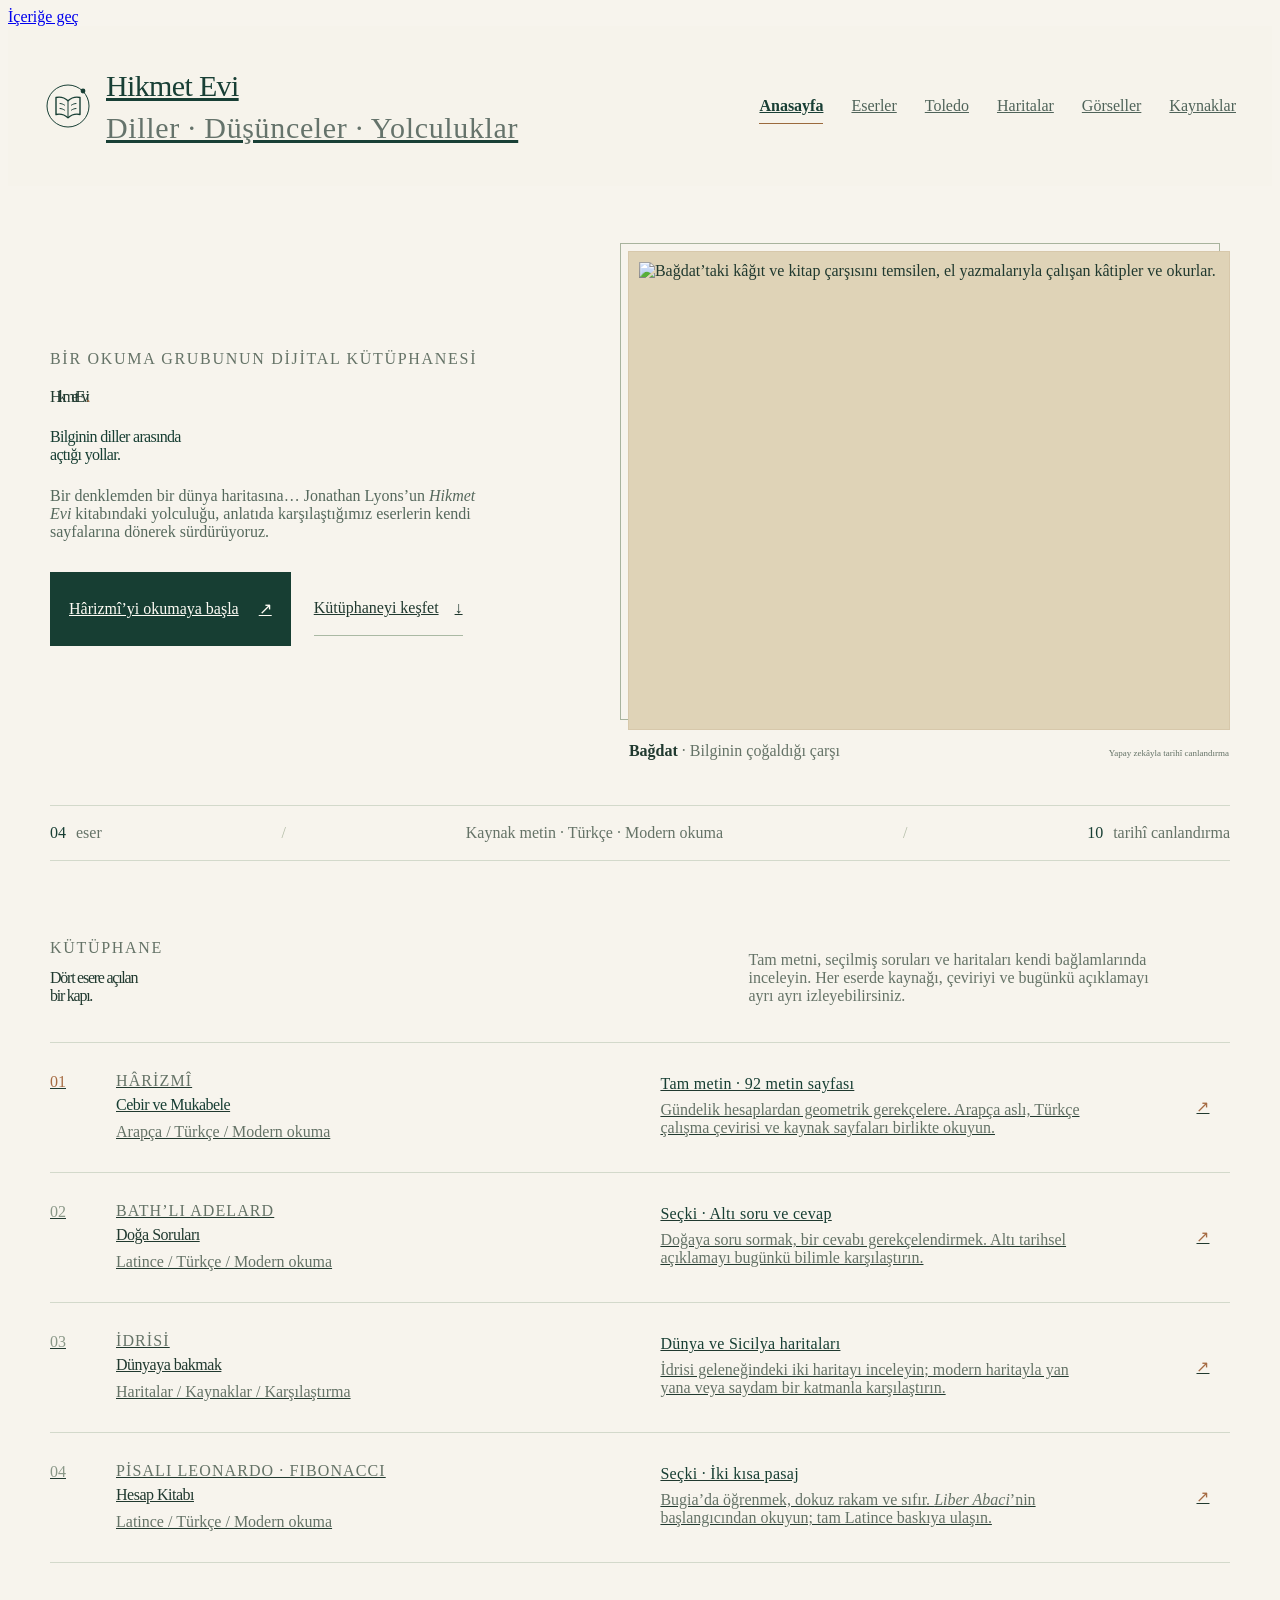
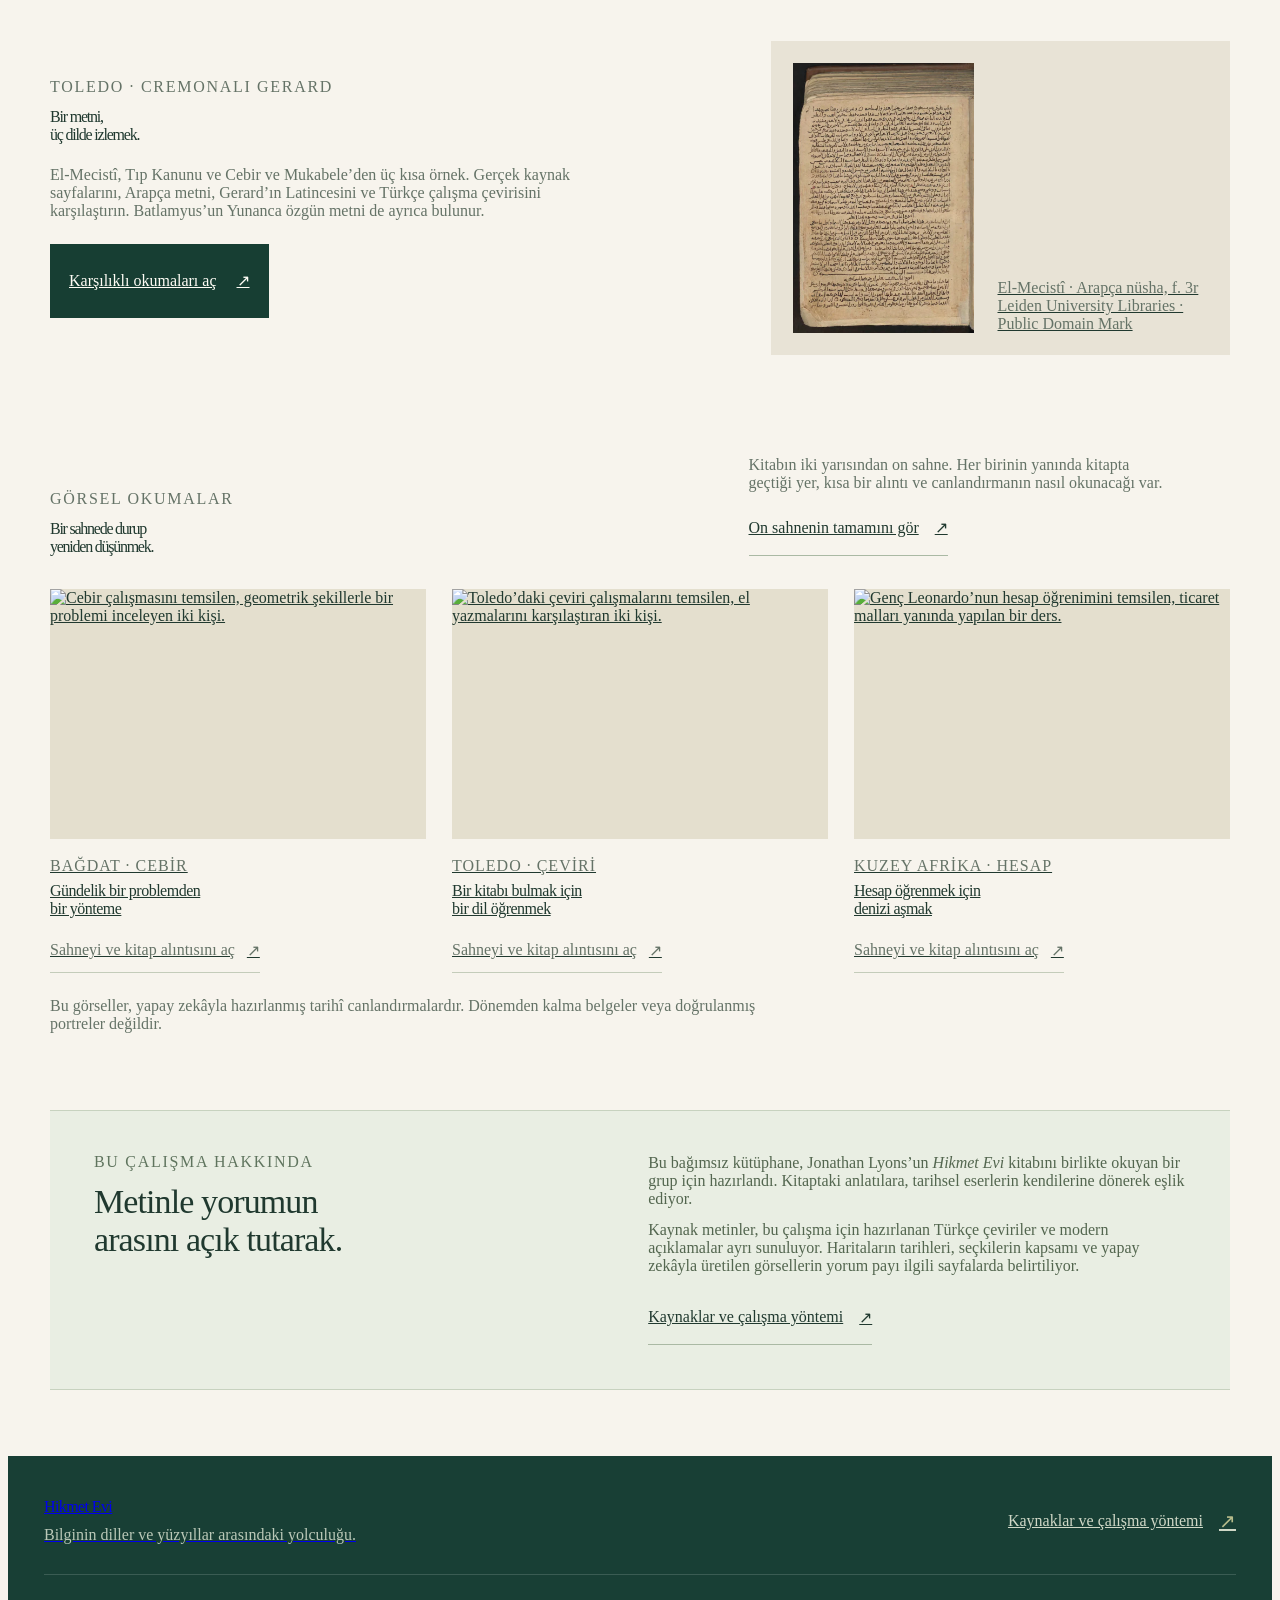
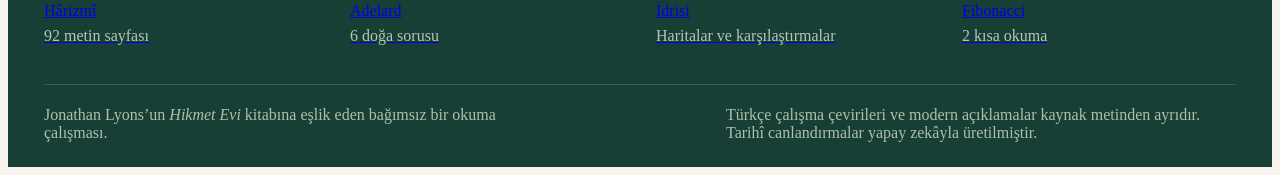
==== commit 7fecb234: "Add Gerard translation samples with Arabic Latin Turkish and facsimiles" ====
--- a/index.html
+++ b/index.html
@@ -6,7 +6,7 @@
   <meta name="description" content="Jonathan Lyons’un Hikmet Evi kitabına eşlik eden bir okuma kütüphanesi. Hârizmî, Adelard, İdrisi ve Fibonacci; kaynak metinler, Türkçe çeviriler, haritalar ve görseller.">
   <title>Hikmet Evi · Bir okuma kütüphanesi</title>
   <link rel="stylesheet" href="book.css?v=idrisi-1">
-  <link rel="stylesheet" href="home.css?v=1">
+  <link rel="stylesheet" href="home.css?v=2">
   <meta name="theme-color" content="#183f35">
   <link rel="icon" type="image/svg+xml" href="assets/hikmet-evi-icon.svg">
   <link rel="canonical" href="https://alicetinkaya76.github.io/hikmet-evi/">
@@ -14,13 +14,13 @@
   <meta property="og:title" content="Hikmet Evi · Bir okuma kütüphanesi"><meta property="og:description" content="Jonathan Lyons’un Hikmet Evi kitabına eşlik eden okuma kütüphanesi: kaynak metinler, Türkçe çeviriler, haritalar ve tarihî canlandırmalar.">
   <meta property="og:url" content="https://alicetinkaya76.github.io/hikmet-evi/"><meta property="og:image" content="https://alicetinkaya76.github.io/hikmet-evi/assets/hikmet-evi-gorseller/bagdat-kitap-carsisi-1280.webp">
   <link rel="stylesheet" href="site.css?v=1">
-  <script src="site.js?v=1" defer></script>
-  <script>if (/^#p\d{3}$/.test(location.hash)) location.replace("harizmi.html" + location.search + location.hash);</script>
+  <script src="site.js?v=2" defer></script>
+  <script>(()=>{const openLegacyPage=()=>{if(/^#p\d{3}$/.test(location.hash))location.replace('harizmi.html'+location.search+location.hash);};openLegacyPage();window.addEventListener('hashchange',openLegacyPage);})();</script>
 <noscript><style>@media(max-width:900px){.site-navigation{display:grid}.site-menu-toggle{display:none}}</style></noscript>
 </head>
 <body class="home-page" data-page="home">
   <a class="skip" href="#main-root">İçeriğe geç</a>
-<header class="site-header"><div class="site-header-inner"><a class="site-brand" href="./" aria-label="Hikmet Evi · Anasayfa"><span class="site-symbol"><svg viewBox="0 0 48 48" fill="none" aria-hidden="true"><circle cx="24" cy="24" r="21" stroke="currentColor" stroke-width="1"/><path d="M12 15.5c4.7-1 8.6.2 12 3.3 3.4-3.1 7.3-4.3 12-3.3v17c-4.7-1-8.6.2-12 3.3-3.4-3.1-7.3-4.3-12-3.3v-17Z" stroke="currentColor" stroke-width="1.4" stroke-linejoin="round"/><path d="M24 19v16.5M16 21.5c1.7.1 3.1.7 4.5 1.6M16 26.5c1.7.1 3.1.7 4.5 1.6M27.5 23.1c1.4-.9 2.8-1.5 4.5-1.6M27.5 28.1c1.4-.9 2.8-1.5 4.5-1.6" stroke="currentColor" stroke-width="1" stroke-linecap="round"/><circle cx="39" cy="9" r="2.4" fill="currentColor"/></svg></span><span class="site-wordmark">Hikmet Evi<span class="site-tagline">Diller · Düşünceler · Yolculuklar</span></span></a><button class="site-menu-toggle" type="button" aria-controls="site-navigation" aria-expanded="false"><span>Menü</span><svg viewBox="0 0 20 20" fill="none" aria-hidden="true"><path d="M3 6h14M3 10h14M3 14h14" stroke="currentColor" stroke-width="1.3" stroke-linecap="round"/></svg></button><nav id="site-navigation" class="site-navigation" aria-label="Ana menü"><a href="./" aria-current="page">Anasayfa</a><a href="./#kutuphane">Eserler</a><a href="idrisi.html">Haritalar</a><a href="gorseller.html">Görseller</a><a href="kaynaklar.html">Kaynaklar</a></nav></div></header>
+<header class="site-header"><div class="site-header-inner"><a class="site-brand" href="./" aria-label="Hikmet Evi · Anasayfa"><span class="site-symbol"><svg viewBox="0 0 48 48" fill="none" aria-hidden="true"><circle cx="24" cy="24" r="21" stroke="currentColor" stroke-width="1"/><path d="M12 15.5c4.7-1 8.6.2 12 3.3 3.4-3.1 7.3-4.3 12-3.3v17c-4.7-1-8.6.2-12 3.3-3.4-3.1-7.3-4.3-12-3.3v-17Z" stroke="currentColor" stroke-width="1.4" stroke-linejoin="round"/><path d="M24 19v16.5M16 21.5c1.7.1 3.1.7 4.5 1.6M16 26.5c1.7.1 3.1.7 4.5 1.6M27.5 23.1c1.4-.9 2.8-1.5 4.5-1.6M27.5 28.1c1.4-.9 2.8-1.5 4.5-1.6" stroke="currentColor" stroke-width="1" stroke-linecap="round"/><circle cx="39" cy="9" r="2.4" fill="currentColor"/></svg></span><span class="site-wordmark">Hikmet Evi<span class="site-tagline">Diller · Düşünceler · Yolculuklar</span></span></a><button class="site-menu-toggle" type="button" aria-controls="site-navigation" aria-expanded="false"><span>Menü</span><svg viewBox="0 0 20 20" fill="none" aria-hidden="true"><path d="M3 6h14M3 10h14M3 14h14" stroke="currentColor" stroke-width="1.3" stroke-linecap="round"/></svg></button><nav id="site-navigation" class="site-navigation" aria-label="Ana menü"><a href="./" aria-current="page">Anasayfa</a><a href="./#kutuphane">Eserler</a><a href="gerard.html">Toledo</a><a href="idrisi.html">Haritalar</a><a href="gorseller.html">Görseller</a><a href="kaynaklar.html">Kaynaklar</a></nav></div></header>
   <main class="home-main" id="main-root">
     <section class="home-hero" aria-labelledby="home-title">
       <div class="home-hero-copy">
@@ -80,6 +80,11 @@
       </div>
     </section>
 
+    <section class="home-translations home-section" aria-labelledby="translations-title">
+      <div><p class="home-kicker">TOLEDO · CREMONALI GERARD</p><h2 id="translations-title">Bir metni,<br>üç dilde izlemek.</h2><p>El-Mecistî, Tıp Kanunu ve Cebir ve Mukabele’den üç kısa örnek. Gerçek kaynak sayfalarını, Arapça metni, Gerard’ın Latincesini ve Türkçe çalışma çevirisini karşılaştırın. Batlamyus’un Yunanca özgün metni de ayrıca bulunur.</p><a class="home-button home-button-primary" href="gerard.html">Karşılıklı okumaları aç <span aria-hidden="true">↗</span></a></div>
+      <a class="home-translation-document" href="gerard.html#el-mecisti" aria-label="El-Mecistî’nin kaynak sayfası ve üç dilde okuması"><img src="assets/gerard/almagest-arabic-700.webp" width="669" height="1000" alt="El-Mecistî’nin Arapça el yazmasından bir sayfa: Leiden Or. 680, yaprak 3r." loading="lazy" decoding="async"><span>El-Mecistî · Arapça nüsha, f. 3r<br>Leiden University Libraries · Public Domain Mark</span></a>
+    </section>
+
     <section class="home-scenes home-section" aria-labelledby="scenes-title">
       <div class="home-section-heading home-scenes-heading">
         <div><p class="home-kicker">GÖRSEL OKUMALAR</p><h2 id="scenes-title">Bir sahnede durup<br>yeniden düşünmek.</h2></div>
--- a/home.css
+++ b/home.css
@@ -66,5 +66,9 @@
 @media(max-width:1100px){.home-main{padding:0 28px}.home-hero{gap:35px;padding-top:48px}.home-hero h1{font-size:clamp(47px,5.7vw,64px);letter-spacing:-2.5px}.home-hero-line{font-size:30px}.home-hero-description{font-size:14px;margin-top:19px!important}.home-hero-figure img{aspect-ratio:1.03}.home-hero-figure figcaption{display:block}.home-figure-note{display:block;margin-top:3px}.home-actions{gap:9px 20px;margin-top:23px}.home-section-heading{gap:35px}.home-work{gap:20px;grid-template-columns:27px minmax(0,1fr) minmax(0,1fr) 28px}.home-work-title h3{font-size:27px}.home-about{gap:35px;padding:35px 30px}.home-scene-grid{gap:20px}}
 @media(max-width:760px){.home-main{padding:0 22px}.home-hero{grid-template-columns:minmax(0,1fr);gap:30px;padding:35px 0 28px}.home-hero-copy{padding:0}.home-kicker{font-size:9px;letter-spacing:1.2px}.home-hero h1{font-size:clamp(44px,9vw,62px);letter-spacing:-2.4px;margin:17px 0 14px}.home-hero-line{font-size:31px;line-height:1.3;letter-spacing:-.6px}.home-desktop-break{display:none}.home-hero-description{font-size:15px;line-height:1.9;max-width:530px;margin-top:18px!important}.home-actions{margin-top:23px}.home-button{min-height:48px;padding:11px 15px;font-size:12px}.home-text-link{font-size:12px}.home-image-frame{padding:7px}.home-image-frame:before{inset:-6px 6px 6px -6px}.home-hero-figure img{aspect-ratio:1.77;object-position:50% 50%}.home-hero-figure figcaption{display:flex;font-size:10px;gap:4px 12px;padding-top:10px}.home-figure-note{display:inline;margin-top:0;font-size:9px}.home-collection-note{gap:10px;padding:15px 0;font-size:10px;flex-wrap:wrap;justify-content:flex-start}.home-collection-note strong{font-size:22px}.home-collection-note>span{font-size:17px}.home-collection-note>p:nth-of-type(2){order:4;flex-basis:100%;font-size:11px}.home-collection-note>span:nth-of-type(2){display:none}.home-section{padding-top:46px}.home-section-heading{display:block;margin-bottom:25px}.home-section-heading h2{font-size:34px;letter-spacing:-1px;margin-top:10px}.home-section-heading>p,.home-section-aside>p{font-size:15px;line-height:1.9;margin-top:17px;max-width:510px}.home-work{position:relative;grid-template-columns:28px minmax(0,1fr) 24px;column-gap:12px;row-gap:14px;padding:24px 0}.home-work-number{font-size:16px;padding-top:0}.home-work-title h3{font-size:27px;margin-top:5px;margin-bottom:8px}.home-work-author{font-size:9px;letter-spacing:.8px}.home-work-format{font-size:11px;line-height:1.7}.home-work-description{grid-column:2/3;grid-row:2}.home-work-description>p{font-size:15px;line-height:1.8}.home-scope{font-size:10px;margin-bottom:7px}.home-work-arrow{grid-column:3;grid-row:1;width:24px;align-self:start;font-size:23px;margin-top:20px}.home-scenes{padding-top:49px}.home-scene-grid{grid-template-columns:repeat(2,minmax(0,1fr));gap:26px 18px}.home-scene h3{font-size:24px}.home-scene-location{font-size:8px;letter-spacing:.6px;margin-top:14px!important}.home-scene-image img{aspect-ratio:1.45}.home-scene-link{font-size:10px;gap:8px;line-height:1.6;margin-top:8px}.home-scene-disclaimer{font-size:11px;line-height:1.8;margin-top:21px!important}.home-about{display:block;margin:43px 0 35px;padding:27px 24px 30px}.home-about h2{font-size:31px;line-height:1.3;margin-top:10px}.home-about-copy{padding-top:21px}.home-about-copy>p{font-size:14px;line-height:1.9}}
 @media(max-width:440px){.home-main{padding:0 18px}.home-hero{padding-top:28px;gap:26px}.home-hero h1{font-size:44px;letter-spacing:-1.8px}.home-hero-line{font-size:28px;line-height:1.3;max-width:320px}.home-hero-description{font-size:15px;line-height:1.9}.home-actions{gap:8px 18px;margin-top:20px}.home-hero-figure figcaption{display:block}.home-figure-note{display:block;margin-top:2px}.home-collection-note{gap:9px}.home-collection-note>p:nth-of-type(2){margin-top:2px}.home-section-heading h2{font-size:32px}.home-work{grid-template-columns:23px minmax(0,1fr) 20px;column-gap:10px}.home-work-title h3{font-size:25px;letter-spacing:-.4px}.home-work-author{font-size:8px;letter-spacing:.65px}.home-work-arrow{font-size:21px;width:20px}.home-work-description>p{font-size:14px;line-height:1.85}.home-work-format{font-size:10px}.home-scene-grid{grid-template-columns:minmax(0,1fr);gap:30px}.home-scene-image img{aspect-ratio:1.77}.home-scene h3{font-size:27px}.home-scene h3 br{display:none}.home-scene-location{font-size:9px}.home-scene-link{font-size:11px;margin-top:6px}.home-about{padding:25px 20px 28px}.home-about h2{font-size:29px}.home-about-copy>p{font-size:14px}}
+.home-translations{display:grid;grid-template-columns:minmax(0,1fr) minmax(0,.7fr);align-items:center;gap:65px;padding-bottom:15px}.home-translations h2{font:400 clamp(31px,3.4vw,45px)/1.23 var(--serif);letter-spacing:-1.2px;margin:12px 0 22px}.home-translations p:not(.home-kicker){font:14px/1.95 var(--sans);color:var(--home-muted);max-width:530px;margin-bottom:24px}.home-translation-document{display:flex;gap:24px;align-items:end;padding:22px;background:#e8e3d6}.home-translation-document img{display:block;width:46%;height:270px;object-fit:contain}.home-translation-document span{font:11px/1.85 var(--sans);color:var(--home-muted)}
+@media(max-width:1000px){.home-translations{gap:30px}.home-translation-document{display:block}.home-translation-document img{width:100%;height:260px;margin-bottom:16px}.home-translation-document span{font-size:11px}}
+@media(max-width:760px){.home-translations{grid-template-columns:1fr;gap:25px;padding-bottom:0}.home-translations h2{font-size:34px}.home-translations p:not(.home-kicker){font-size:15px;line-height:1.9}.home-translation-document{display:flex;align-items:center;padding:18px;gap:22px}.home-translation-document img{width:46%;height:235px;margin:0}.home-translation-document span{font-size:12px;flex:1}}
+@media(max-width:440px){.home-translations h2{font-size:32px}.home-translations p:not(.home-kicker){font-size:14px}.home-translation-document{gap:18px;padding:15px}.home-translation-document img{height:210px}.home-translation-document span{font-size:11px}}
 @media(prefers-reduced-motion:reduce){.home-button,.home-work,.home-scene-image img{transition:none}.home-scene:hover .home-scene-image img{transform:none}}
 @media print{.home-main{max-width:none;padding:0}.home-hero{padding-top:15px;grid-template-columns:1fr 1fr;gap:25px}.home-hero h1{font-size:52px}.home-hero-line{font-size:25px}.home-actions{display:none}.home-section{padding-top:25px}.home-work,.home-scene,.home-about{break-inside:avoid}.home-section-heading h2{font-size:30px}.home-scene-grid{grid-template-columns:repeat(3,1fr)}.home-scene h3{font-size:21px}.home-about{margin:30px 0 0;padding:25px}.home-scene-link{display:none}}
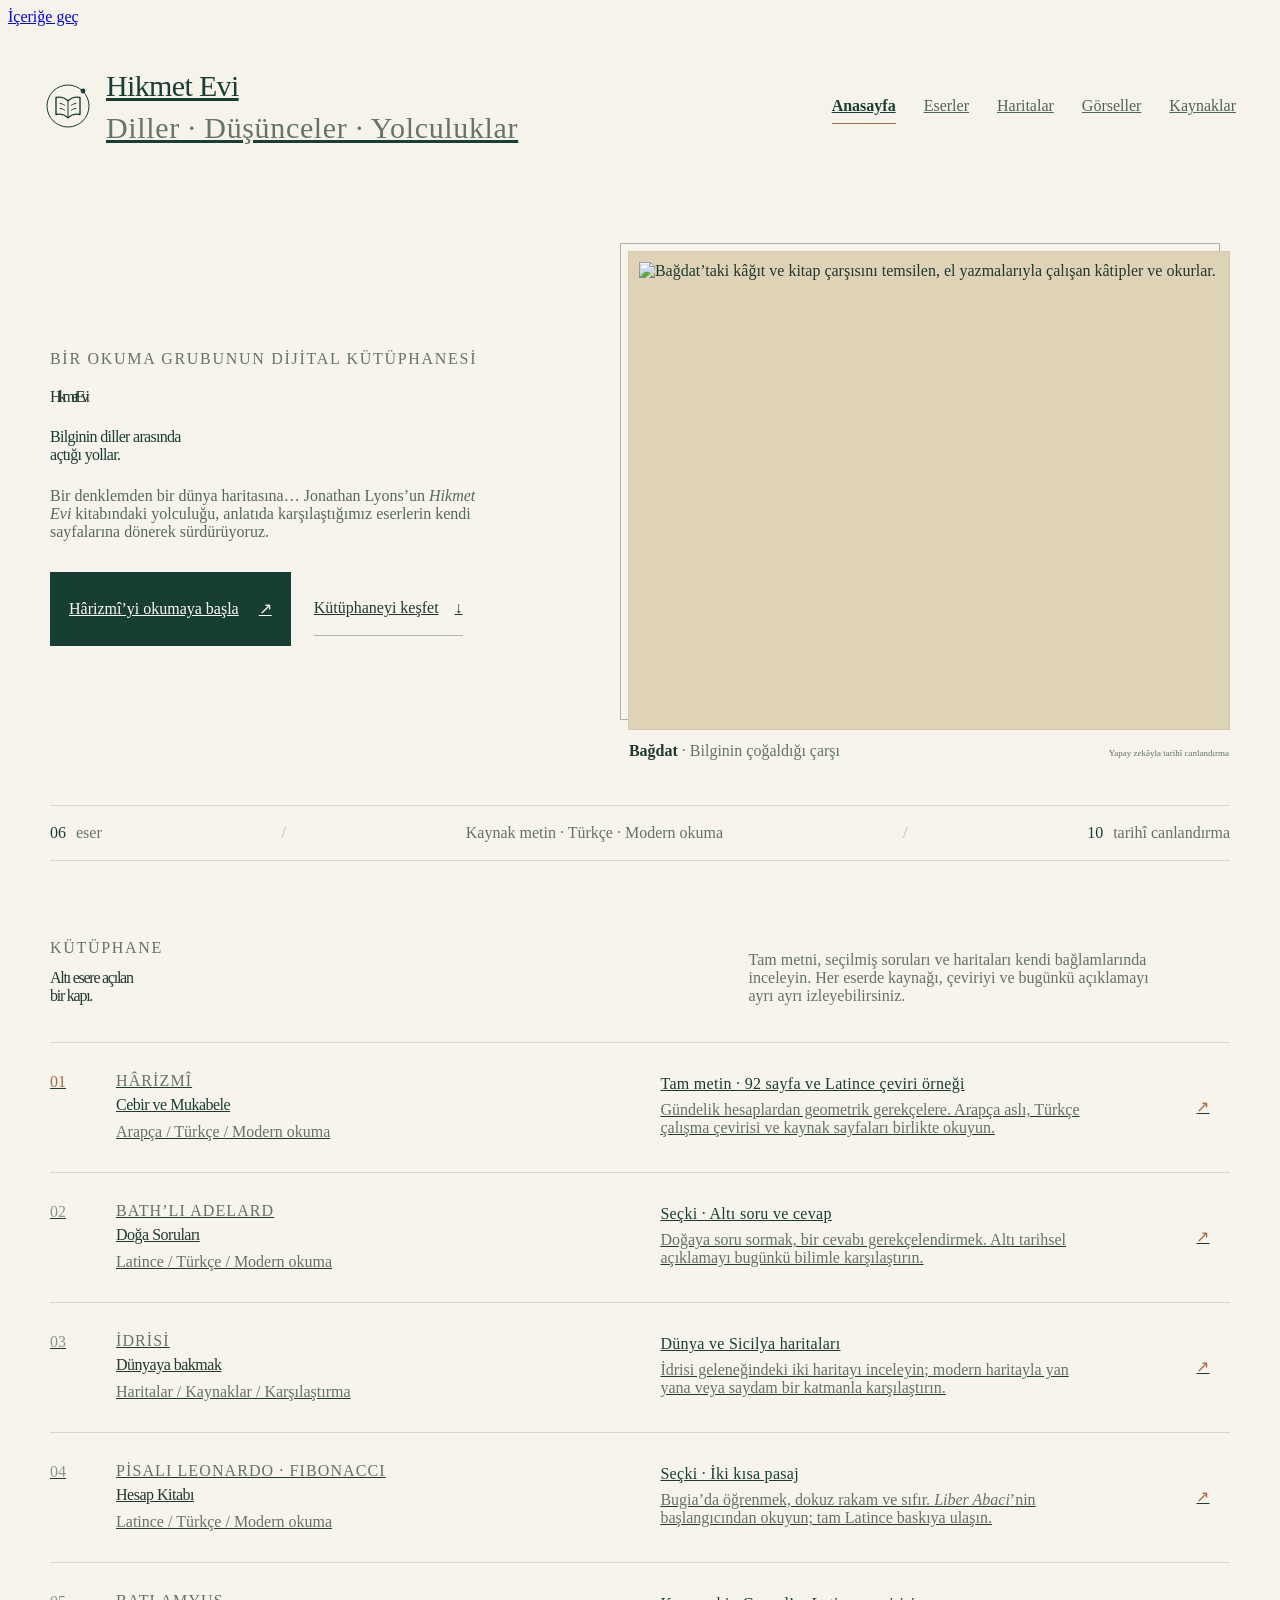
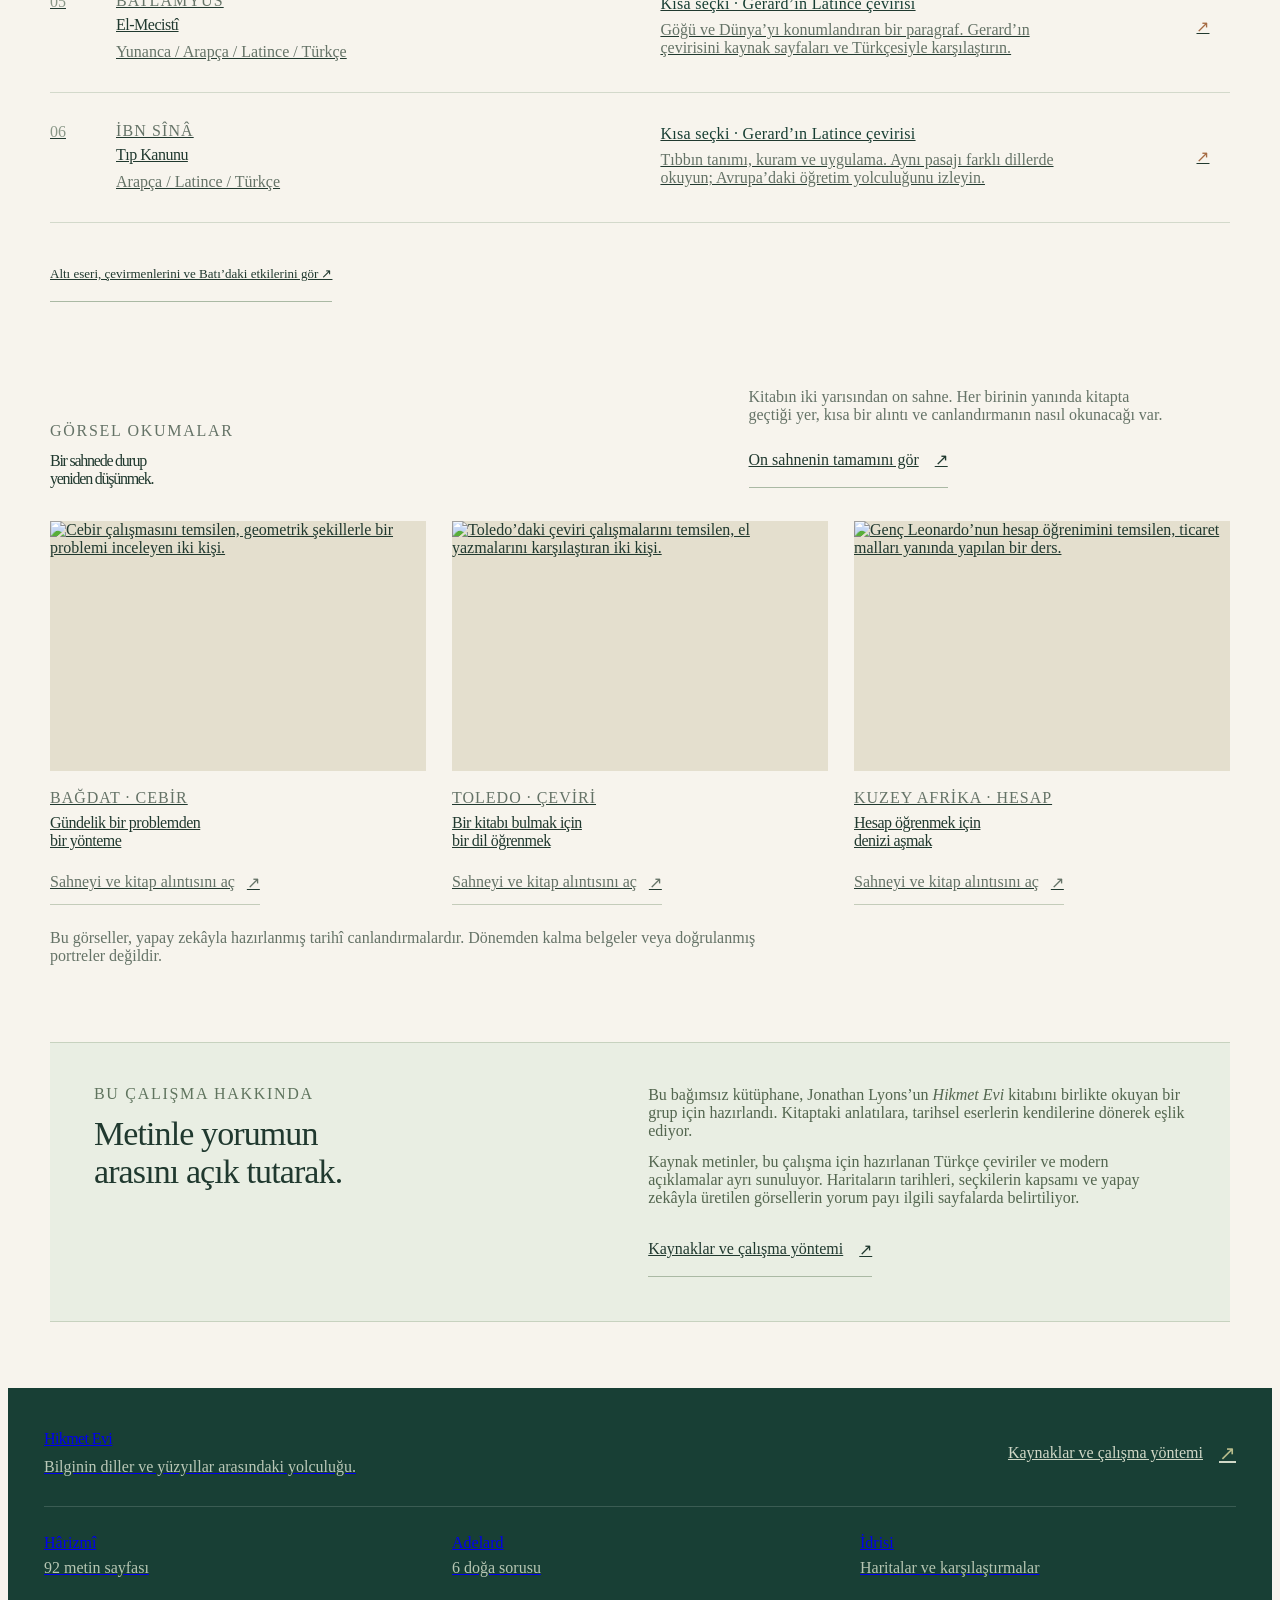
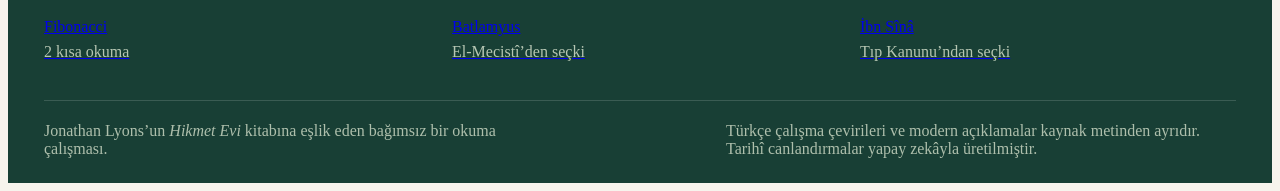
==== commit 171d8f20: "Unify works and Gerard readings with sourced histories of influence" ====
--- a/index.html
+++ b/index.html
@@ -3,24 +3,24 @@
 <head>
   <meta charset="utf-8">
   <meta name="viewport" content="width=device-width,initial-scale=1">
-  <meta name="description" content="Jonathan Lyons’un Hikmet Evi kitabına eşlik eden bir okuma kütüphanesi. Hârizmî, Adelard, İdrisi ve Fibonacci; kaynak metinler, Türkçe çeviriler, haritalar ve görseller.">
+  <meta name="description" content="Jonathan Lyons’un Hikmet Evi kitabına eşlik eden bir okuma kütüphanesi. Hârizmî, Adelard, İdrisi, Fibonacci, Batlamyus ve İbn Sînâ; kaynak metinler, Türkçe çeviriler, haritalar ve görseller.">
   <title>Hikmet Evi · Bir okuma kütüphanesi</title>
   <link rel="stylesheet" href="book.css?v=idrisi-1">
-  <link rel="stylesheet" href="home.css?v=2">
+  <link rel="stylesheet" href="home.css?v=3">
   <meta name="theme-color" content="#183f35">
   <link rel="icon" type="image/svg+xml" href="assets/hikmet-evi-icon.svg">
   <link rel="canonical" href="https://alicetinkaya76.github.io/hikmet-evi/">
   <meta property="og:type" content="website"><meta property="og:locale" content="tr_TR">
   <meta property="og:title" content="Hikmet Evi · Bir okuma kütüphanesi"><meta property="og:description" content="Jonathan Lyons’un Hikmet Evi kitabına eşlik eden okuma kütüphanesi: kaynak metinler, Türkçe çeviriler, haritalar ve tarihî canlandırmalar.">
   <meta property="og:url" content="https://alicetinkaya76.github.io/hikmet-evi/"><meta property="og:image" content="https://alicetinkaya76.github.io/hikmet-evi/assets/hikmet-evi-gorseller/bagdat-kitap-carsisi-1280.webp">
-  <link rel="stylesheet" href="site.css?v=1">
-  <script src="site.js?v=2" defer></script>
+  <link rel="stylesheet" href="site.css?v=2">
+  <script src="site.js?v=3" defer></script>
   <script>(()=>{const openLegacyPage=()=>{if(/^#p\d{3}$/.test(location.hash))location.replace('harizmi.html'+location.search+location.hash);};openLegacyPage();window.addEventListener('hashchange',openLegacyPage);})();</script>
 <noscript><style>@media(max-width:900px){.site-navigation{display:grid}.site-menu-toggle{display:none}}</style></noscript>
 </head>
 <body class="home-page" data-page="home">
   <a class="skip" href="#main-root">İçeriğe geç</a>
-<header class="site-header"><div class="site-header-inner"><a class="site-brand" href="./" aria-label="Hikmet Evi · Anasayfa"><span class="site-symbol"><svg viewBox="0 0 48 48" fill="none" aria-hidden="true"><circle cx="24" cy="24" r="21" stroke="currentColor" stroke-width="1"/><path d="M12 15.5c4.7-1 8.6.2 12 3.3 3.4-3.1 7.3-4.3 12-3.3v17c-4.7-1-8.6.2-12 3.3-3.4-3.1-7.3-4.3-12-3.3v-17Z" stroke="currentColor" stroke-width="1.4" stroke-linejoin="round"/><path d="M24 19v16.5M16 21.5c1.7.1 3.1.7 4.5 1.6M16 26.5c1.7.1 3.1.7 4.5 1.6M27.5 23.1c1.4-.9 2.8-1.5 4.5-1.6M27.5 28.1c1.4-.9 2.8-1.5 4.5-1.6" stroke="currentColor" stroke-width="1" stroke-linecap="round"/><circle cx="39" cy="9" r="2.4" fill="currentColor"/></svg></span><span class="site-wordmark">Hikmet Evi<span class="site-tagline">Diller · Düşünceler · Yolculuklar</span></span></a><button class="site-menu-toggle" type="button" aria-controls="site-navigation" aria-expanded="false"><span>Menü</span><svg viewBox="0 0 20 20" fill="none" aria-hidden="true"><path d="M3 6h14M3 10h14M3 14h14" stroke="currentColor" stroke-width="1.3" stroke-linecap="round"/></svg></button><nav id="site-navigation" class="site-navigation" aria-label="Ana menü"><a href="./" aria-current="page">Anasayfa</a><a href="./#kutuphane">Eserler</a><a href="gerard.html">Toledo</a><a href="idrisi.html">Haritalar</a><a href="gorseller.html">Görseller</a><a href="kaynaklar.html">Kaynaklar</a></nav></div></header>
+<header class="site-header"><div class="site-header-inner"><a class="site-brand" href="./" aria-label="Hikmet Evi · Anasayfa"><span class="site-symbol"><svg viewBox="0 0 48 48" fill="none" aria-hidden="true"><circle cx="24" cy="24" r="21" stroke="currentColor" stroke-width="1"/><path d="M12 15.5c4.7-1 8.6.2 12 3.3 3.4-3.1 7.3-4.3 12-3.3v17c-4.7-1-8.6.2-12 3.3-3.4-3.1-7.3-4.3-12-3.3v-17Z" stroke="currentColor" stroke-width="1.4" stroke-linejoin="round"/><path d="M24 19v16.5M16 21.5c1.7.1 3.1.7 4.5 1.6M16 26.5c1.7.1 3.1.7 4.5 1.6M27.5 23.1c1.4-.9 2.8-1.5 4.5-1.6M27.5 28.1c1.4-.9 2.8-1.5 4.5-1.6" stroke="currentColor" stroke-width="1" stroke-linecap="round"/><circle cx="39" cy="9" r="2.4" fill="currentColor"/></svg></span><span class="site-wordmark">Hikmet Evi<span class="site-tagline">Diller · Düşünceler · Yolculuklar</span></span></a><button class="site-menu-toggle" type="button" aria-controls="site-navigation" aria-expanded="false"><span>Menü</span><svg viewBox="0 0 20 20" fill="none" aria-hidden="true"><path d="M3 6h14M3 10h14M3 14h14" stroke="currentColor" stroke-width="1.3" stroke-linecap="round"/></svg></button><nav id="site-navigation" class="site-navigation" aria-label="Ana menü"><a href="./" aria-current="page">Anasayfa</a><a href="eserler.html">Eserler</a><a href="idrisi.html">Haritalar</a><a href="gorseller.html">Görseller</a><a href="kaynaklar.html">Kaynaklar</a></nav></div></header>
   <main class="home-main" id="main-root">
     <section class="home-hero" aria-labelledby="home-title">
       <div class="home-hero-copy">
@@ -30,7 +30,7 @@
         <p class="home-hero-description">Bir denklemden bir dünya haritasına… Jonathan Lyons’un <em>Hikmet Evi</em> kitabındaki yolculuğu, anlatıda karşılaştığımız eserlerin kendi sayfalarına dönerek sürdürüyoruz.</p>
         <div class="home-actions">
           <a class="home-button home-button-primary" href="harizmi.html">Hârizmî’yi okumaya başla <span aria-hidden="true">↗</span></a>
-          <a class="home-text-link" href="#kutuphane">Kütüphaneyi keşfet <span aria-hidden="true">↓</span></a>
+          <a class="home-text-link" href="eserler.html">Kütüphaneyi keşfet <span aria-hidden="true">↓</span></a>
         </div>
       </div>
       <figure class="home-hero-figure">
@@ -40,7 +40,7 @@
     </section>
 
     <div class="home-collection-note" aria-label="Koleksiyonun kapsamı">
-      <p><strong>04</strong> eser</p>
+      <p><strong>06</strong> eser</p>
       <span aria-hidden="true">/</span>
       <p>Kaynak metin · Türkçe · Modern okuma</p>
       <span aria-hidden="true">/</span>
@@ -49,14 +49,14 @@
 
     <section class="home-library home-section" id="kutuphane" aria-labelledby="library-title">
       <div class="home-section-heading">
-        <div><p class="home-kicker">KÜTÜPHANE</p><h2 id="library-title">Dört esere açılan<br>bir kapı.</h2></div>
+        <div><p class="home-kicker">KÜTÜPHANE</p><h2 id="library-title">Altı esere açılan<br>bir kapı.</h2></div>
         <p>Tam metni, seçilmiş soruları ve haritaları kendi bağlamlarında inceleyin. Her eserde kaynağı, çeviriyi ve bugünkü açıklamayı ayrı ayrı izleyebilirsiniz.</p>
       </div>
       <div class="home-work-list">
         <a class="home-work home-work-featured" href="harizmi.html">
           <span class="home-work-number" aria-hidden="true">01</span>
           <div class="home-work-title"><p class="home-work-author">HÂRİZMÎ</p><h3>Cebir ve Mukabele</h3><p class="home-work-format">Arapça / Türkçe / Modern okuma</p></div>
-          <div class="home-work-description"><span class="home-scope">Tam metin · 92 metin sayfası</span><p>Gündelik hesaplardan geometrik gerekçelere. Arapça aslı, Türkçe çalışma çevirisi ve kaynak sayfaları birlikte okuyun.</p></div>
+          <div class="home-work-description"><span class="home-scope">Tam metin · 92 sayfa ve Latince çeviri örneği</span><p>Gündelik hesaplardan geometrik gerekçelere. Arapça aslı, Türkçe çalışma çevirisi ve kaynak sayfaları birlikte okuyun.</p></div>
           <span class="home-work-arrow" aria-hidden="true">↗</span>
         </a>
         <a class="home-work" href="adelard.html">
@@ -77,13 +77,12 @@
           <div class="home-work-description"><span class="home-scope">Seçki · İki kısa pasaj</span><p>Bugia’da öğrenmek, dokuz rakam ve sıfır. <em>Liber Abaci</em>’nin başlangıcından okuyun; tam Latince baskıya ulaşın.</p></div>
           <span class="home-work-arrow" aria-hidden="true">↗</span>
         </a>
+        <a class="home-work" href="eserler.html#el-mecisti"><span class="home-work-number" aria-hidden="true">05</span><div class="home-work-title"><p class="home-work-author">BATLAMYUS</p><h3>El-Mecistî</h3><p class="home-work-format">Yunanca / Arapça / Latince / Türkçe</p></div><div class="home-work-description"><span class="home-scope">Kısa seçki · Gerard’ın Latince çevirisi</span><p>Göğü ve Dünya’yı konumlandıran bir paragraf. Gerard’ın çevirisini kaynak sayfaları ve Türkçesiyle karşılaştırın.</p></div><span class="home-work-arrow" aria-hidden="true">↗</span></a>
+        <a class="home-work" href="eserler.html#tip-kanunu"><span class="home-work-number" aria-hidden="true">06</span><div class="home-work-title"><p class="home-work-author">İBN SÎNÂ</p><h3>Tıp Kanunu</h3><p class="home-work-format">Arapça / Latince / Türkçe</p></div><div class="home-work-description"><span class="home-scope">Kısa seçki · Gerard’ın Latince çevirisi</span><p>Tıbbın tanımı, kuram ve uygulama. Aynı pasajı farklı dillerde okuyun; Avrupa’daki öğretim yolculuğunu izleyin.</p></div><span class="home-work-arrow" aria-hidden="true">↗</span></a>
       </div>
+      <p class="home-library-more"><a class="home-text-link" href="eserler.html">Altı eseri, çevirmenlerini ve Batı’daki etkilerini gör ↗</a></p>
     </section>
 
-    <section class="home-translations home-section" aria-labelledby="translations-title">
-      <div><p class="home-kicker">TOLEDO · CREMONALI GERARD</p><h2 id="translations-title">Bir metni,<br>üç dilde izlemek.</h2><p>El-Mecistî, Tıp Kanunu ve Cebir ve Mukabele’den üç kısa örnek. Gerçek kaynak sayfalarını, Arapça metni, Gerard’ın Latincesini ve Türkçe çalışma çevirisini karşılaştırın. Batlamyus’un Yunanca özgün metni de ayrıca bulunur.</p><a class="home-button home-button-primary" href="gerard.html">Karşılıklı okumaları aç <span aria-hidden="true">↗</span></a></div>
-      <a class="home-translation-document" href="gerard.html#el-mecisti" aria-label="El-Mecistî’nin kaynak sayfası ve üç dilde okuması"><img src="assets/gerard/almagest-arabic-700.webp" width="669" height="1000" alt="El-Mecistî’nin Arapça el yazmasından bir sayfa: Leiden Or. 680, yaprak 3r." loading="lazy" decoding="async"><span>El-Mecistî · Arapça nüsha, f. 3r<br>Leiden University Libraries · Public Domain Mark</span></a>
-    </section>
 
     <section class="home-scenes home-section" aria-labelledby="scenes-title">
       <div class="home-section-heading home-scenes-heading">
@@ -112,6 +111,6 @@
       <div class="home-about-copy"><p>Bu bağımsız kütüphane, Jonathan Lyons’un <em>Hikmet Evi</em> kitabını birlikte okuyan bir grup için hazırlandı. Kitaptaki anlatılara, tarihsel eserlerin kendilerine dönerek eşlik ediyor.</p><p>Kaynak metinler, bu çalışma için hazırlanan Türkçe çeviriler ve modern açıklamalar ayrı sunuluyor. Haritaların tarihleri, seçkilerin kapsamı ve yapay zekâyla üretilen görsellerin yorum payı ilgili sayfalarda belirtiliyor.</p><a class="home-text-link" href="kaynaklar.html">Kaynaklar ve çalışma yöntemi <span aria-hidden="true">↗</span></a></div>
     </section>
   </main>
-<footer class="site-footer"><div class="site-footer-inner"><div class="site-footer-heading"><a class="site-footer-brand" href="./">Hikmet Evi<span>Bilginin diller ve yüzyıllar arasındaki yolculuğu.</span></a><a class="site-footer-source" href="kaynaklar.html">Kaynaklar ve çalışma yöntemi <span aria-hidden="true">↗</span></a></div><nav class="site-footer-works" aria-label="Eserlere hızlı erişim"><a href="harizmi.html">Hârizmî<span>92 metin sayfası</span></a><a href="adelard.html">Adelard<span>6 doğa sorusu</span></a><a href="idrisi.html">İdrisi<span>Haritalar ve karşılaştırmalar</span></a><a href="fibonacci.html">Fibonacci<span>2 kısa okuma</span></a></nav><div class="site-footer-bottom"><p>Jonathan Lyons’un <em>Hikmet Evi</em> kitabına eşlik eden bağımsız bir okuma çalışması.</p><p>Türkçe çalışma çevirileri ve modern açıklamalar kaynak metinden ayrıdır. Tarihî canlandırmalar yapay zekâyla üretilmiştir.</p></div></div></footer>
+<footer class="site-footer"><div class="site-footer-inner"><div class="site-footer-heading"><a class="site-footer-brand" href="./">Hikmet Evi<span>Bilginin diller ve yüzyıllar arasındaki yolculuğu.</span></a><a class="site-footer-source" href="kaynaklar.html">Kaynaklar ve çalışma yöntemi <span aria-hidden="true">↗</span></a></div><nav class="site-footer-works" aria-label="Eserlere hızlı erişim"><a href="harizmi.html">Hârizmî<span>92 metin sayfası</span></a><a href="adelard.html">Adelard<span>6 doğa sorusu</span></a><a href="idrisi.html">İdrisi<span>Haritalar ve karşılaştırmalar</span></a><a href="fibonacci.html">Fibonacci<span>2 kısa okuma</span></a><a href="gerard.html#el-mecisti">Batlamyus<span>El-Mecistî’den seçki</span></a><a href="gerard.html#tip-kanunu">İbn Sînâ<span>Tıp Kanunu’ndan seçki</span></a></nav><div class="site-footer-bottom"><p>Jonathan Lyons’un <em>Hikmet Evi</em> kitabına eşlik eden bağımsız bir okuma çalışması.</p><p>Türkçe çalışma çevirileri ve modern açıklamalar kaynak metinden ayrıdır. Tarihî canlandırmalar yapay zekâyla üretilmiştir.</p></div></div></footer>
 </body>
 </html>
--- a/home.css
+++ b/home.css
@@ -66,9 +66,6 @@
 @media(max-width:1100px){.home-main{padding:0 28px}.home-hero{gap:35px;padding-top:48px}.home-hero h1{font-size:clamp(47px,5.7vw,64px);letter-spacing:-2.5px}.home-hero-line{font-size:30px}.home-hero-description{font-size:14px;margin-top:19px!important}.home-hero-figure img{aspect-ratio:1.03}.home-hero-figure figcaption{display:block}.home-figure-note{display:block;margin-top:3px}.home-actions{gap:9px 20px;margin-top:23px}.home-section-heading{gap:35px}.home-work{gap:20px;grid-template-columns:27px minmax(0,1fr) minmax(0,1fr) 28px}.home-work-title h3{font-size:27px}.home-about{gap:35px;padding:35px 30px}.home-scene-grid{gap:20px}}
 @media(max-width:760px){.home-main{padding:0 22px}.home-hero{grid-template-columns:minmax(0,1fr);gap:30px;padding:35px 0 28px}.home-hero-copy{padding:0}.home-kicker{font-size:9px;letter-spacing:1.2px}.home-hero h1{font-size:clamp(44px,9vw,62px);letter-spacing:-2.4px;margin:17px 0 14px}.home-hero-line{font-size:31px;line-height:1.3;letter-spacing:-.6px}.home-desktop-break{display:none}.home-hero-description{font-size:15px;line-height:1.9;max-width:530px;margin-top:18px!important}.home-actions{margin-top:23px}.home-button{min-height:48px;padding:11px 15px;font-size:12px}.home-text-link{font-size:12px}.home-image-frame{padding:7px}.home-image-frame:before{inset:-6px 6px 6px -6px}.home-hero-figure img{aspect-ratio:1.77;object-position:50% 50%}.home-hero-figure figcaption{display:flex;font-size:10px;gap:4px 12px;padding-top:10px}.home-figure-note{display:inline;margin-top:0;font-size:9px}.home-collection-note{gap:10px;padding:15px 0;font-size:10px;flex-wrap:wrap;justify-content:flex-start}.home-collection-note strong{font-size:22px}.home-collection-note>span{font-size:17px}.home-collection-note>p:nth-of-type(2){order:4;flex-basis:100%;font-size:11px}.home-collection-note>span:nth-of-type(2){display:none}.home-section{padding-top:46px}.home-section-heading{display:block;margin-bottom:25px}.home-section-heading h2{font-size:34px;letter-spacing:-1px;margin-top:10px}.home-section-heading>p,.home-section-aside>p{font-size:15px;line-height:1.9;margin-top:17px;max-width:510px}.home-work{position:relative;grid-template-columns:28px minmax(0,1fr) 24px;column-gap:12px;row-gap:14px;padding:24px 0}.home-work-number{font-size:16px;padding-top:0}.home-work-title h3{font-size:27px;margin-top:5px;margin-bottom:8px}.home-work-author{font-size:9px;letter-spacing:.8px}.home-work-format{font-size:11px;line-height:1.7}.home-work-description{grid-column:2/3;grid-row:2}.home-work-description>p{font-size:15px;line-height:1.8}.home-scope{font-size:10px;margin-bottom:7px}.home-work-arrow{grid-column:3;grid-row:1;width:24px;align-self:start;font-size:23px;margin-top:20px}.home-scenes{padding-top:49px}.home-scene-grid{grid-template-columns:repeat(2,minmax(0,1fr));gap:26px 18px}.home-scene h3{font-size:24px}.home-scene-location{font-size:8px;letter-spacing:.6px;margin-top:14px!important}.home-scene-image img{aspect-ratio:1.45}.home-scene-link{font-size:10px;gap:8px;line-height:1.6;margin-top:8px}.home-scene-disclaimer{font-size:11px;line-height:1.8;margin-top:21px!important}.home-about{display:block;margin:43px 0 35px;padding:27px 24px 30px}.home-about h2{font-size:31px;line-height:1.3;margin-top:10px}.home-about-copy{padding-top:21px}.home-about-copy>p{font-size:14px;line-height:1.9}}
 @media(max-width:440px){.home-main{padding:0 18px}.home-hero{padding-top:28px;gap:26px}.home-hero h1{font-size:44px;letter-spacing:-1.8px}.home-hero-line{font-size:28px;line-height:1.3;max-width:320px}.home-hero-description{font-size:15px;line-height:1.9}.home-actions{gap:8px 18px;margin-top:20px}.home-hero-figure figcaption{display:block}.home-figure-note{display:block;margin-top:2px}.home-collection-note{gap:9px}.home-collection-note>p:nth-of-type(2){margin-top:2px}.home-section-heading h2{font-size:32px}.home-work{grid-template-columns:23px minmax(0,1fr) 20px;column-gap:10px}.home-work-title h3{font-size:25px;letter-spacing:-.4px}.home-work-author{font-size:8px;letter-spacing:.65px}.home-work-arrow{font-size:21px;width:20px}.home-work-description>p{font-size:14px;line-height:1.85}.home-work-format{font-size:10px}.home-scene-grid{grid-template-columns:minmax(0,1fr);gap:30px}.home-scene-image img{aspect-ratio:1.77}.home-scene h3{font-size:27px}.home-scene h3 br{display:none}.home-scene-location{font-size:9px}.home-scene-link{font-size:11px;margin-top:6px}.home-about{padding:25px 20px 28px}.home-about h2{font-size:29px}.home-about-copy>p{font-size:14px}}
-.home-translations{display:grid;grid-template-columns:minmax(0,1fr) minmax(0,.7fr);align-items:center;gap:65px;padding-bottom:15px}.home-translations h2{font:400 clamp(31px,3.4vw,45px)/1.23 var(--serif);letter-spacing:-1.2px;margin:12px 0 22px}.home-translations p:not(.home-kicker){font:14px/1.95 var(--sans);color:var(--home-muted);max-width:530px;margin-bottom:24px}.home-translation-document{display:flex;gap:24px;align-items:end;padding:22px;background:#e8e3d6}.home-translation-document img{display:block;width:46%;height:270px;object-fit:contain}.home-translation-document span{font:11px/1.85 var(--sans);color:var(--home-muted)}
-@media(max-width:1000px){.home-translations{gap:30px}.home-translation-document{display:block}.home-translation-document img{width:100%;height:260px;margin-bottom:16px}.home-translation-document span{font-size:11px}}
-@media(max-width:760px){.home-translations{grid-template-columns:1fr;gap:25px;padding-bottom:0}.home-translations h2{font-size:34px}.home-translations p:not(.home-kicker){font-size:15px;line-height:1.9}.home-translation-document{display:flex;align-items:center;padding:18px;gap:22px}.home-translation-document img{width:46%;height:235px;margin:0}.home-translation-document span{font-size:12px;flex:1}}
-@media(max-width:440px){.home-translations h2{font-size:32px}.home-translations p:not(.home-kicker){font-size:14px}.home-translation-document{gap:18px;padding:15px}.home-translation-document img{height:210px}.home-translation-document span{font-size:11px}}
+.home-library-more{margin-top:24px!important}.home-library-more .home-text-link{font-size:13px;min-height:44px}
 @media(prefers-reduced-motion:reduce){.home-button,.home-work,.home-scene-image img{transition:none}.home-scene:hover .home-scene-image img{transform:none}}
 @media print{.home-main{max-width:none;padding:0}.home-hero{padding-top:15px;grid-template-columns:1fr 1fr;gap:25px}.home-hero h1{font-size:52px}.home-hero-line{font-size:25px}.home-actions{display:none}.home-section{padding-top:25px}.home-work,.home-scene,.home-about{break-inside:avoid}.home-section-heading h2{font-size:30px}.home-scene-grid{grid-template-columns:repeat(3,1fr)}.home-scene h3{font-size:21px}.home-about{margin:30px 0 0;padding:25px}.home-scene-link{display:none}}
--- a/site.css
+++ b/site.css
@@ -74,7 +74,7 @@
 .site-footer-source{display:inline-flex;align-items:center;gap:16px;min-height:44px;font:12px/1.7 var(--sans);color:#d0d8c7}
 .site-footer-source>span{font-size:20px;color:#b6bb8b}
 .site-footer-source:hover{text-decoration:underline;text-underline-offset:5px}
-.site-footer-works{display:grid;grid-template-columns:repeat(4,minmax(0,1fr));gap:32px;padding:27px 0 30px}
+.site-footer-works{display:grid;grid-template-columns:repeat(3,minmax(0,1fr));gap:32px;padding:27px 0 30px}
 .site-footer-works>a{display:flex;flex-direction:column;gap:7px;min-height:52px;font:21px/1.4 var(--serif)}
 .site-footer-works>a>span{font:11px/1.6 var(--sans);color:#b6c6b3}
 .site-footer-works>a:hover{color:#fff}
@@ -97,7 +97,7 @@
   .site-context-tools{border-top:1px solid var(--line);justify-content:flex-end;min-height:44px;gap:18px}.site-context-tools a,.site-context-tools button{min-height:44px;font-size:11px}.site-context-tools .header-tools{gap:18px}
   body>main{padding-left:20px;padding-right:20px}.book-heading{padding:30px 0 25px;gap:20px}.gallery-reader .book-heading,.fibonacci-reader .book-heading,.idrisi-reader .book-heading,.compare-reader .book-heading{padding-top:31px;padding-bottom:24px}
   .book-heading h1{font-size:33px;letter-spacing:-.75px}.book-heading p:not(.eyebrow){font-size:13px;margin-top:11px}.book-heading .eyebrow{font-size:9px;letter-spacing:1.1px;margin-bottom:12px}
-  .gallery-intro,.map-intro{font-size:14px;line-height:1.9}.site-footer-inner{padding:33px 20px 24px}.site-footer-heading{align-items:flex-start}.site-footer-brand{font-size:27px}.site-footer-brand>span{font-size:11px;max-width:300px}.site-footer-source{font-size:11px}.site-footer-works{gap:20px;padding:25px 0}.site-footer-works>a{font-size:20px}.site-footer-works>a>span{font-size:10px}.site-footer-bottom{gap:24px}.site-footer-bottom p{font-size:10px}
+  .gallery-intro,.map-intro{font-size:14px;line-height:1.9}.site-footer-inner{padding:33px 20px 24px}.site-footer-heading{align-items:flex-start}.site-footer-brand{font-size:27px}.site-footer-brand>span{font-size:11px;max-width:300px}.site-footer-source{font-size:11px}.site-footer-works{grid-template-columns:repeat(2,minmax(0,1fr));gap:20px;padding:25px 0}.site-footer-works>a{font-size:20px}.site-footer-works>a>span{font-size:10px}.site-footer-bottom{gap:24px}.site-footer-bottom p{font-size:10px}
 }
 @media(max-width:540px){
   .site-header-inner{padding:16px;min-height:84px;gap:0 12px}.site-symbol{width:39px;height:39px}.site-wordmark{font-size:25px}.site-tagline{font-size:8px;margin-top:7px;letter-spacing:.18px}.site-brand{gap:10px}.site-menu-toggle{min-width:75px;padding:8px 9px;font-size:11px;gap:7px}.site-menu-toggle svg{width:18px;height:18px}
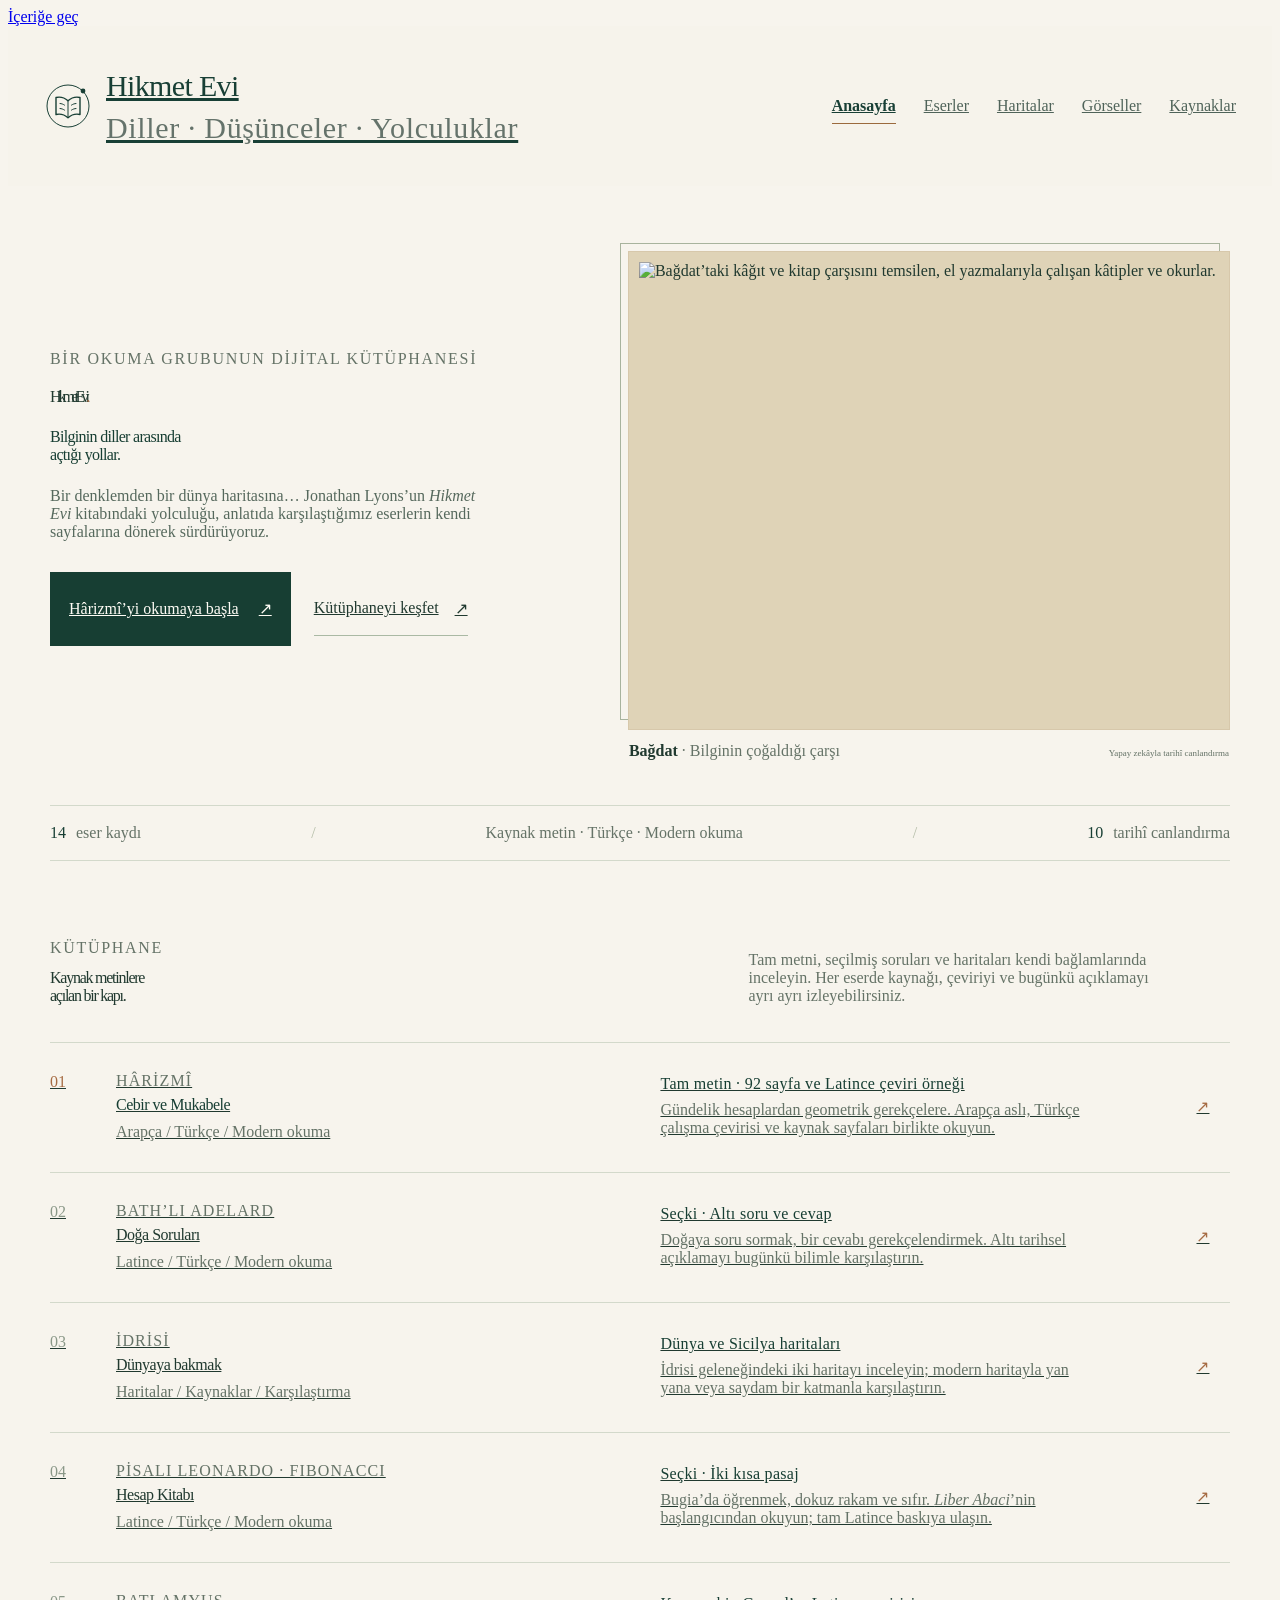
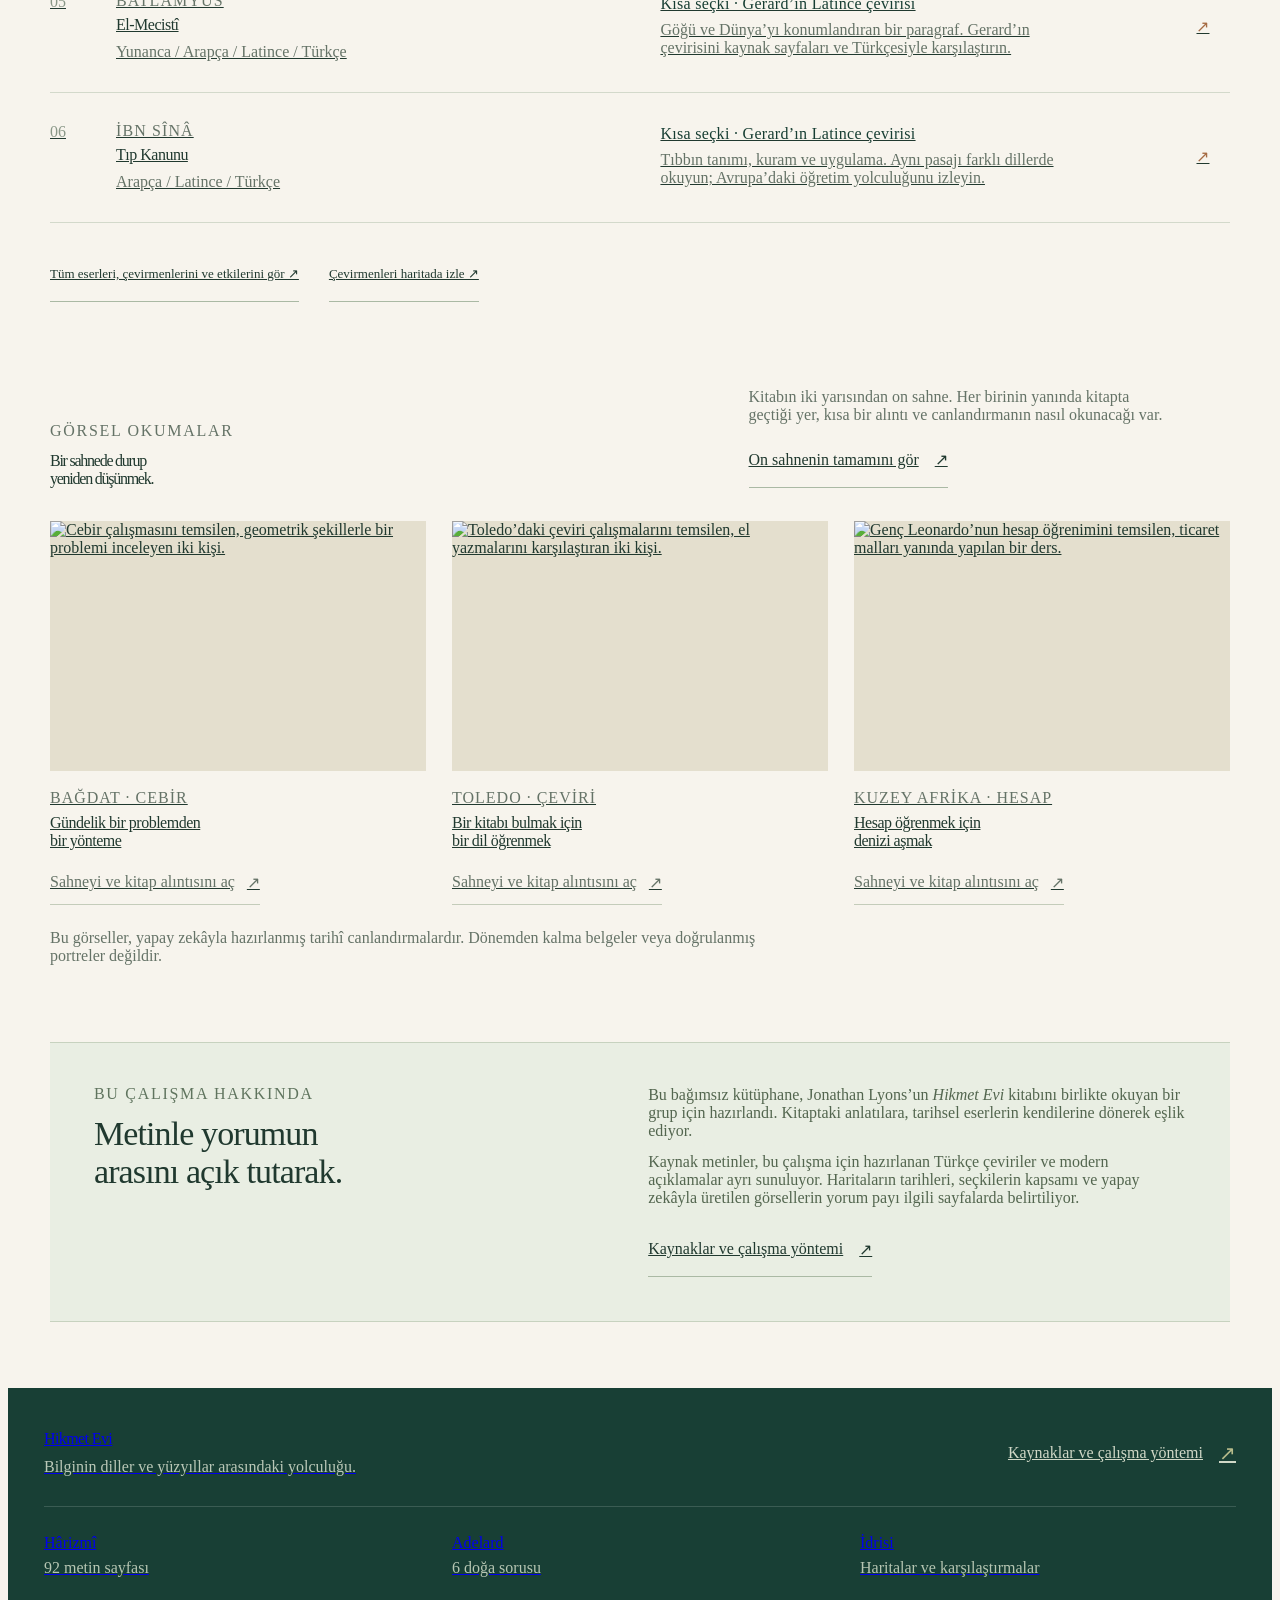
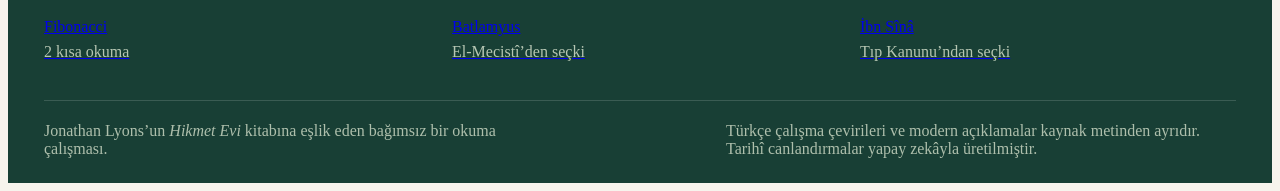
==== commit 04334dd2: "Add translator network map, transmission histories and eight source records" ====
--- a/index.html
+++ b/index.html
@@ -6,7 +6,7 @@
   <meta name="description" content="Jonathan Lyons’un Hikmet Evi kitabına eşlik eden bir okuma kütüphanesi. Hârizmî, Adelard, İdrisi, Fibonacci, Batlamyus ve İbn Sînâ; kaynak metinler, Türkçe çeviriler, haritalar ve görseller.">
   <title>Hikmet Evi · Bir okuma kütüphanesi</title>
   <link rel="stylesheet" href="book.css?v=idrisi-1">
-  <link rel="stylesheet" href="home.css?v=3">
+  <link rel="stylesheet" href="home.css?v=4">
   <meta name="theme-color" content="#183f35">
   <link rel="icon" type="image/svg+xml" href="assets/hikmet-evi-icon.svg">
   <link rel="canonical" href="https://alicetinkaya76.github.io/hikmet-evi/">
@@ -14,7 +14,7 @@
   <meta property="og:title" content="Hikmet Evi · Bir okuma kütüphanesi"><meta property="og:description" content="Jonathan Lyons’un Hikmet Evi kitabına eşlik eden okuma kütüphanesi: kaynak metinler, Türkçe çeviriler, haritalar ve tarihî canlandırmalar.">
   <meta property="og:url" content="https://alicetinkaya76.github.io/hikmet-evi/"><meta property="og:image" content="https://alicetinkaya76.github.io/hikmet-evi/assets/hikmet-evi-gorseller/bagdat-kitap-carsisi-1280.webp">
   <link rel="stylesheet" href="site.css?v=2">
-  <script src="site.js?v=3" defer></script>
+  <script src="site.js?v=4" defer></script>
   <script>(()=>{const openLegacyPage=()=>{if(/^#p\d{3}$/.test(location.hash))location.replace('harizmi.html'+location.search+location.hash);};openLegacyPage();window.addEventListener('hashchange',openLegacyPage);})();</script>
 <noscript><style>@media(max-width:900px){.site-navigation{display:grid}.site-menu-toggle{display:none}}</style></noscript>
 </head>
@@ -30,7 +30,7 @@
         <p class="home-hero-description">Bir denklemden bir dünya haritasına… Jonathan Lyons’un <em>Hikmet Evi</em> kitabındaki yolculuğu, anlatıda karşılaştığımız eserlerin kendi sayfalarına dönerek sürdürüyoruz.</p>
         <div class="home-actions">
           <a class="home-button home-button-primary" href="harizmi.html">Hârizmî’yi okumaya başla <span aria-hidden="true">↗</span></a>
-          <a class="home-text-link" href="eserler.html">Kütüphaneyi keşfet <span aria-hidden="true">↓</span></a>
+          <a class="home-text-link" href="eserler.html">Kütüphaneyi keşfet <span aria-hidden="true">↗</span></a>
         </div>
       </div>
       <figure class="home-hero-figure">
@@ -40,7 +40,7 @@
     </section>
 
     <div class="home-collection-note" aria-label="Koleksiyonun kapsamı">
-      <p><strong>06</strong> eser</p>
+      <p><strong>14</strong> eser kaydı</p>
       <span aria-hidden="true">/</span>
       <p>Kaynak metin · Türkçe · Modern okuma</p>
       <span aria-hidden="true">/</span>
@@ -49,7 +49,7 @@
 
     <section class="home-library home-section" id="kutuphane" aria-labelledby="library-title">
       <div class="home-section-heading">
-        <div><p class="home-kicker">KÜTÜPHANE</p><h2 id="library-title">Altı esere açılan<br>bir kapı.</h2></div>
+        <div><p class="home-kicker">KÜTÜPHANE</p><h2 id="library-title">Kaynak metinlere<br>açılan bir kapı.</h2></div>
         <p>Tam metni, seçilmiş soruları ve haritaları kendi bağlamlarında inceleyin. Her eserde kaynağı, çeviriyi ve bugünkü açıklamayı ayrı ayrı izleyebilirsiniz.</p>
       </div>
       <div class="home-work-list">
@@ -80,7 +80,7 @@
         <a class="home-work" href="eserler.html#el-mecisti"><span class="home-work-number" aria-hidden="true">05</span><div class="home-work-title"><p class="home-work-author">BATLAMYUS</p><h3>El-Mecistî</h3><p class="home-work-format">Yunanca / Arapça / Latince / Türkçe</p></div><div class="home-work-description"><span class="home-scope">Kısa seçki · Gerard’ın Latince çevirisi</span><p>Göğü ve Dünya’yı konumlandıran bir paragraf. Gerard’ın çevirisini kaynak sayfaları ve Türkçesiyle karşılaştırın.</p></div><span class="home-work-arrow" aria-hidden="true">↗</span></a>
         <a class="home-work" href="eserler.html#tip-kanunu"><span class="home-work-number" aria-hidden="true">06</span><div class="home-work-title"><p class="home-work-author">İBN SÎNÂ</p><h3>Tıp Kanunu</h3><p class="home-work-format">Arapça / Latince / Türkçe</p></div><div class="home-work-description"><span class="home-scope">Kısa seçki · Gerard’ın Latince çevirisi</span><p>Tıbbın tanımı, kuram ve uygulama. Aynı pasajı farklı dillerde okuyun; Avrupa’daki öğretim yolculuğunu izleyin.</p></div><span class="home-work-arrow" aria-hidden="true">↗</span></a>
       </div>
-      <p class="home-library-more"><a class="home-text-link" href="eserler.html">Altı eseri, çevirmenlerini ve Batı’daki etkilerini gör ↗</a></p>
+      <p class="home-library-more"><a class="home-text-link" href="eserler.html">Tüm eserleri, çevirmenlerini ve etkilerini gör ↗</a> <a class="home-text-link" href="ceviriler.html">Çevirmenleri haritada izle ↗</a></p>
     </section>
 
 
--- a/home.css
+++ b/home.css
@@ -66,6 +66,6 @@
 @media(max-width:1100px){.home-main{padding:0 28px}.home-hero{gap:35px;padding-top:48px}.home-hero h1{font-size:clamp(47px,5.7vw,64px);letter-spacing:-2.5px}.home-hero-line{font-size:30px}.home-hero-description{font-size:14px;margin-top:19px!important}.home-hero-figure img{aspect-ratio:1.03}.home-hero-figure figcaption{display:block}.home-figure-note{display:block;margin-top:3px}.home-actions{gap:9px 20px;margin-top:23px}.home-section-heading{gap:35px}.home-work{gap:20px;grid-template-columns:27px minmax(0,1fr) minmax(0,1fr) 28px}.home-work-title h3{font-size:27px}.home-about{gap:35px;padding:35px 30px}.home-scene-grid{gap:20px}}
 @media(max-width:760px){.home-main{padding:0 22px}.home-hero{grid-template-columns:minmax(0,1fr);gap:30px;padding:35px 0 28px}.home-hero-copy{padding:0}.home-kicker{font-size:9px;letter-spacing:1.2px}.home-hero h1{font-size:clamp(44px,9vw,62px);letter-spacing:-2.4px;margin:17px 0 14px}.home-hero-line{font-size:31px;line-height:1.3;letter-spacing:-.6px}.home-desktop-break{display:none}.home-hero-description{font-size:15px;line-height:1.9;max-width:530px;margin-top:18px!important}.home-actions{margin-top:23px}.home-button{min-height:48px;padding:11px 15px;font-size:12px}.home-text-link{font-size:12px}.home-image-frame{padding:7px}.home-image-frame:before{inset:-6px 6px 6px -6px}.home-hero-figure img{aspect-ratio:1.77;object-position:50% 50%}.home-hero-figure figcaption{display:flex;font-size:10px;gap:4px 12px;padding-top:10px}.home-figure-note{display:inline;margin-top:0;font-size:9px}.home-collection-note{gap:10px;padding:15px 0;font-size:10px;flex-wrap:wrap;justify-content:flex-start}.home-collection-note strong{font-size:22px}.home-collection-note>span{font-size:17px}.home-collection-note>p:nth-of-type(2){order:4;flex-basis:100%;font-size:11px}.home-collection-note>span:nth-of-type(2){display:none}.home-section{padding-top:46px}.home-section-heading{display:block;margin-bottom:25px}.home-section-heading h2{font-size:34px;letter-spacing:-1px;margin-top:10px}.home-section-heading>p,.home-section-aside>p{font-size:15px;line-height:1.9;margin-top:17px;max-width:510px}.home-work{position:relative;grid-template-columns:28px minmax(0,1fr) 24px;column-gap:12px;row-gap:14px;padding:24px 0}.home-work-number{font-size:16px;padding-top:0}.home-work-title h3{font-size:27px;margin-top:5px;margin-bottom:8px}.home-work-author{font-size:9px;letter-spacing:.8px}.home-work-format{font-size:11px;line-height:1.7}.home-work-description{grid-column:2/3;grid-row:2}.home-work-description>p{font-size:15px;line-height:1.8}.home-scope{font-size:10px;margin-bottom:7px}.home-work-arrow{grid-column:3;grid-row:1;width:24px;align-self:start;font-size:23px;margin-top:20px}.home-scenes{padding-top:49px}.home-scene-grid{grid-template-columns:repeat(2,minmax(0,1fr));gap:26px 18px}.home-scene h3{font-size:24px}.home-scene-location{font-size:8px;letter-spacing:.6px;margin-top:14px!important}.home-scene-image img{aspect-ratio:1.45}.home-scene-link{font-size:10px;gap:8px;line-height:1.6;margin-top:8px}.home-scene-disclaimer{font-size:11px;line-height:1.8;margin-top:21px!important}.home-about{display:block;margin:43px 0 35px;padding:27px 24px 30px}.home-about h2{font-size:31px;line-height:1.3;margin-top:10px}.home-about-copy{padding-top:21px}.home-about-copy>p{font-size:14px;line-height:1.9}}
 @media(max-width:440px){.home-main{padding:0 18px}.home-hero{padding-top:28px;gap:26px}.home-hero h1{font-size:44px;letter-spacing:-1.8px}.home-hero-line{font-size:28px;line-height:1.3;max-width:320px}.home-hero-description{font-size:15px;line-height:1.9}.home-actions{gap:8px 18px;margin-top:20px}.home-hero-figure figcaption{display:block}.home-figure-note{display:block;margin-top:2px}.home-collection-note{gap:9px}.home-collection-note>p:nth-of-type(2){margin-top:2px}.home-section-heading h2{font-size:32px}.home-work{grid-template-columns:23px minmax(0,1fr) 20px;column-gap:10px}.home-work-title h3{font-size:25px;letter-spacing:-.4px}.home-work-author{font-size:8px;letter-spacing:.65px}.home-work-arrow{font-size:21px;width:20px}.home-work-description>p{font-size:14px;line-height:1.85}.home-work-format{font-size:10px}.home-scene-grid{grid-template-columns:minmax(0,1fr);gap:30px}.home-scene-image img{aspect-ratio:1.77}.home-scene h3{font-size:27px}.home-scene h3 br{display:none}.home-scene-location{font-size:9px}.home-scene-link{font-size:11px;margin-top:6px}.home-about{padding:25px 20px 28px}.home-about h2{font-size:29px}.home-about-copy>p{font-size:14px}}
-.home-library-more{margin-top:24px!important}.home-library-more .home-text-link{font-size:13px;min-height:44px}
+.home-library-more{margin-top:24px!important;display:flex;gap:12px 30px;flex-wrap:wrap}.home-library-more .home-text-link{font-size:13px;min-height:44px}
 @media(prefers-reduced-motion:reduce){.home-button,.home-work,.home-scene-image img{transition:none}.home-scene:hover .home-scene-image img{transform:none}}
 @media print{.home-main{max-width:none;padding:0}.home-hero{padding-top:15px;grid-template-columns:1fr 1fr;gap:25px}.home-hero h1{font-size:52px}.home-hero-line{font-size:25px}.home-actions{display:none}.home-section{padding-top:25px}.home-work,.home-scene,.home-about{break-inside:avoid}.home-section-heading h2{font-size:30px}.home-scene-grid{grid-template-columns:repeat(3,1fr)}.home-scene h3{font-size:21px}.home-about{margin:30px 0 0;padding:25px}.home-scene-link{display:none}}
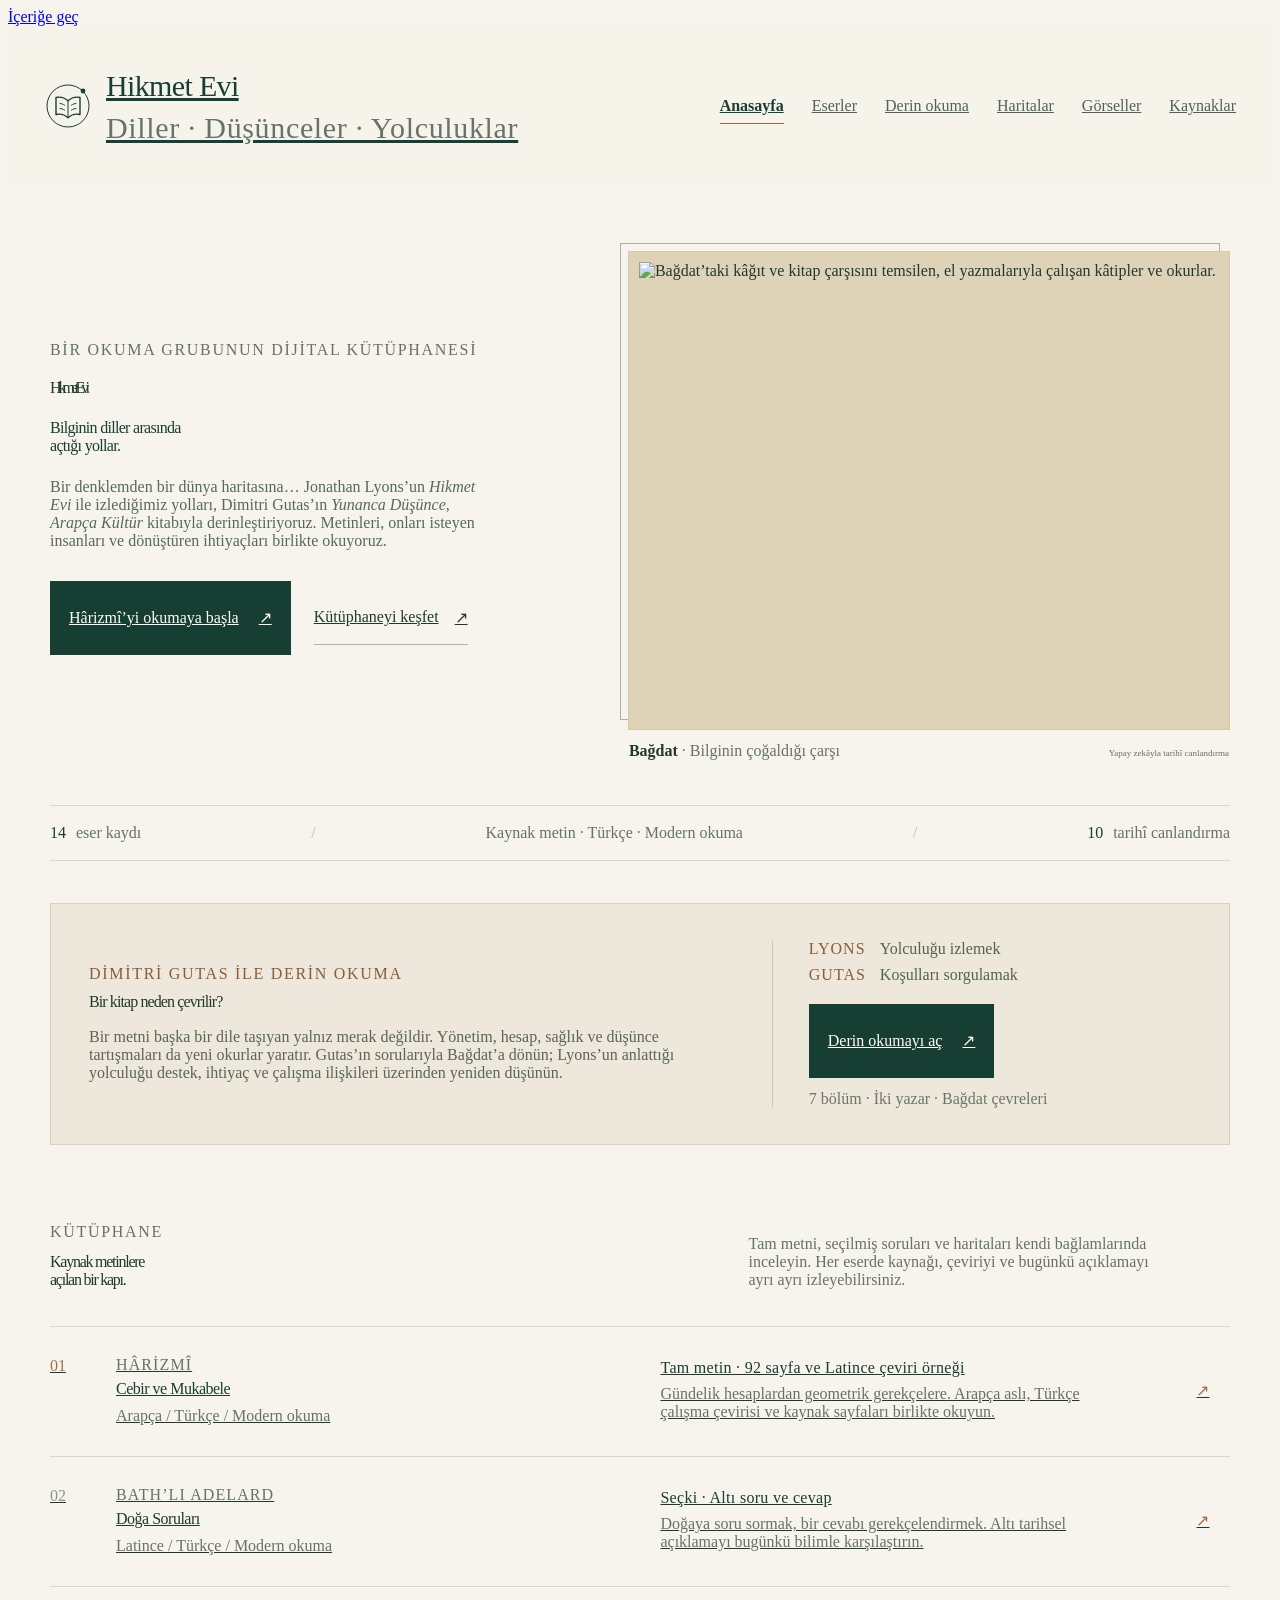
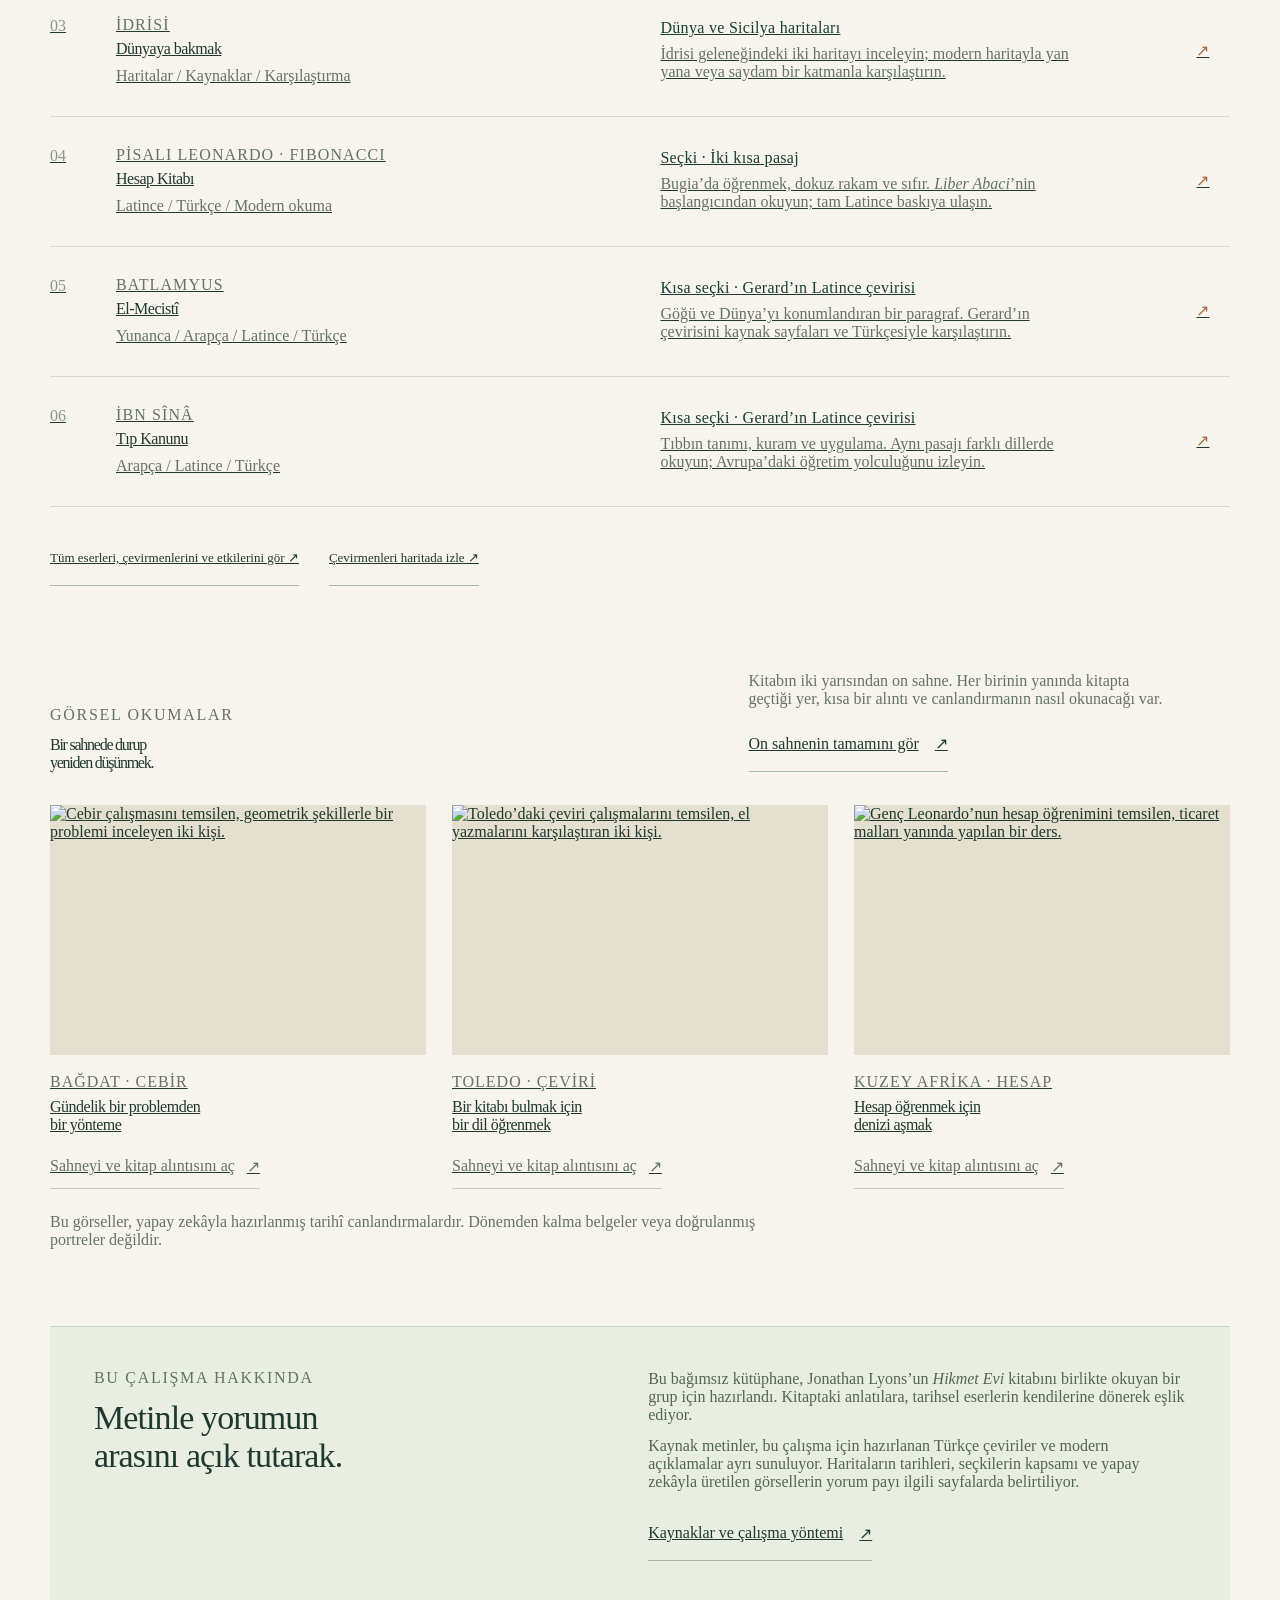
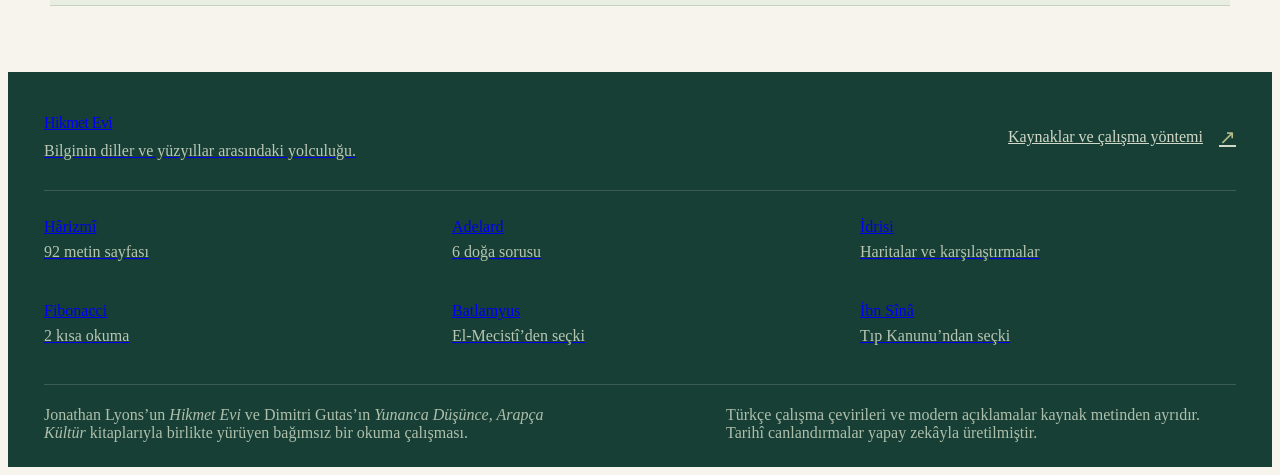
==== commit aa811f39: "Add Gutas reading guide and Baghdad translation network" ====
--- a/index.html
+++ b/index.html
@@ -3,31 +3,31 @@
 <head>
   <meta charset="utf-8">
   <meta name="viewport" content="width=device-width,initial-scale=1">
-  <meta name="description" content="Jonathan Lyons’un Hikmet Evi kitabına eşlik eden bir okuma kütüphanesi. Hârizmî, Adelard, İdrisi, Fibonacci, Batlamyus ve İbn Sînâ; kaynak metinler, Türkçe çeviriler, haritalar ve görseller.">
+  <meta name="description" content="Jonathan Lyons’un Hikmet Evi ve Dimitri Gutas’ın Yunanca Düşünce, Arapça Kültür kitaplarıyla bir okuma kütüphanesi. Kaynak metinler, Türkçe çeviriler, haritalar ve derin okuma.">
   <title>Hikmet Evi · Bir okuma kütüphanesi</title>
   <link rel="stylesheet" href="book.css?v=idrisi-1">
-  <link rel="stylesheet" href="home.css?v=4">
+  <link rel="stylesheet" href="home.css?v=5">
   <meta name="theme-color" content="#183f35">
   <link rel="icon" type="image/svg+xml" href="assets/hikmet-evi-icon.svg">
   <link rel="canonical" href="https://alicetinkaya76.github.io/hikmet-evi/">
   <meta property="og:type" content="website"><meta property="og:locale" content="tr_TR">
-  <meta property="og:title" content="Hikmet Evi · Bir okuma kütüphanesi"><meta property="og:description" content="Jonathan Lyons’un Hikmet Evi kitabına eşlik eden okuma kütüphanesi: kaynak metinler, Türkçe çeviriler, haritalar ve tarihî canlandırmalar.">
+  <meta property="og:title" content="Hikmet Evi · Bir okuma kütüphanesi"><meta property="og:description" content="Lyons ve Gutas’la bilginin diller arasındaki yolculuğu: kaynak metinler, Türkçe çeviriler, haritalar ve derin okuma.">
   <meta property="og:url" content="https://alicetinkaya76.github.io/hikmet-evi/"><meta property="og:image" content="https://alicetinkaya76.github.io/hikmet-evi/assets/hikmet-evi-gorseller/bagdat-kitap-carsisi-1280.webp">
   <link rel="stylesheet" href="site.css?v=2">
-  <script src="site.js?v=4" defer></script>
+  <script src="site.js?v=5" defer></script><link rel="stylesheet" href="analytics.css?v=1"><script src="analytics.js?v=1" data-measurement-id="G-G984Q6CE14" defer></script>
   <script>(()=>{const openLegacyPage=()=>{if(/^#p\d{3}$/.test(location.hash))location.replace('harizmi.html'+location.search+location.hash);};openLegacyPage();window.addEventListener('hashchange',openLegacyPage);})();</script>
 <noscript><style>@media(max-width:900px){.site-navigation{display:grid}.site-menu-toggle{display:none}}</style></noscript>
 </head>
 <body class="home-page" data-page="home">
   <a class="skip" href="#main-root">İçeriğe geç</a>
-<header class="site-header"><div class="site-header-inner"><a class="site-brand" href="./" aria-label="Hikmet Evi · Anasayfa"><span class="site-symbol"><svg viewBox="0 0 48 48" fill="none" aria-hidden="true"><circle cx="24" cy="24" r="21" stroke="currentColor" stroke-width="1"/><path d="M12 15.5c4.7-1 8.6.2 12 3.3 3.4-3.1 7.3-4.3 12-3.3v17c-4.7-1-8.6.2-12 3.3-3.4-3.1-7.3-4.3-12-3.3v-17Z" stroke="currentColor" stroke-width="1.4" stroke-linejoin="round"/><path d="M24 19v16.5M16 21.5c1.7.1 3.1.7 4.5 1.6M16 26.5c1.7.1 3.1.7 4.5 1.6M27.5 23.1c1.4-.9 2.8-1.5 4.5-1.6M27.5 28.1c1.4-.9 2.8-1.5 4.5-1.6" stroke="currentColor" stroke-width="1" stroke-linecap="round"/><circle cx="39" cy="9" r="2.4" fill="currentColor"/></svg></span><span class="site-wordmark">Hikmet Evi<span class="site-tagline">Diller · Düşünceler · Yolculuklar</span></span></a><button class="site-menu-toggle" type="button" aria-controls="site-navigation" aria-expanded="false"><span>Menü</span><svg viewBox="0 0 20 20" fill="none" aria-hidden="true"><path d="M3 6h14M3 10h14M3 14h14" stroke="currentColor" stroke-width="1.3" stroke-linecap="round"/></svg></button><nav id="site-navigation" class="site-navigation" aria-label="Ana menü"><a href="./" aria-current="page">Anasayfa</a><a href="eserler.html">Eserler</a><a href="idrisi.html">Haritalar</a><a href="gorseller.html">Görseller</a><a href="kaynaklar.html">Kaynaklar</a></nav></div></header>
+<header class="site-header"><div class="site-header-inner"><a class="site-brand" href="./" aria-label="Hikmet Evi · Anasayfa"><span class="site-symbol"><svg viewBox="0 0 48 48" fill="none" aria-hidden="true"><circle cx="24" cy="24" r="21" stroke="currentColor" stroke-width="1"/><path d="M12 15.5c4.7-1 8.6.2 12 3.3 3.4-3.1 7.3-4.3 12-3.3v17c-4.7-1-8.6.2-12 3.3-3.4-3.1-7.3-4.3-12-3.3v-17Z" stroke="currentColor" stroke-width="1.4" stroke-linejoin="round"/><path d="M24 19v16.5M16 21.5c1.7.1 3.1.7 4.5 1.6M16 26.5c1.7.1 3.1.7 4.5 1.6M27.5 23.1c1.4-.9 2.8-1.5 4.5-1.6M27.5 28.1c1.4-.9 2.8-1.5 4.5-1.6" stroke="currentColor" stroke-width="1" stroke-linecap="round"/><circle cx="39" cy="9" r="2.4" fill="currentColor"/></svg></span><span class="site-wordmark">Hikmet Evi<span class="site-tagline">Diller · Düşünceler · Yolculuklar</span></span></a><button class="site-menu-toggle" type="button" aria-controls="site-navigation" aria-expanded="false"><span>Menü</span><svg viewBox="0 0 20 20" fill="none" aria-hidden="true"><path d="M3 6h14M3 10h14M3 14h14" stroke="currentColor" stroke-width="1.3" stroke-linecap="round"/></svg></button><nav id="site-navigation" class="site-navigation" aria-label="Ana menü"><a href="./" aria-current="page">Anasayfa</a><a href="eserler.html">Eserler</a><a href="gutas.html">Derin okuma</a><a href="idrisi.html">Haritalar</a><a href="gorseller.html">Görseller</a><a href="kaynaklar.html">Kaynaklar</a></nav></div></header>
   <main class="home-main" id="main-root">
     <section class="home-hero" aria-labelledby="home-title">
       <div class="home-hero-copy">
         <p class="home-kicker">BİR OKUMA GRUBUNUN DİJİTAL KÜTÜPHANESİ</p>
         <h1 id="home-title">Hikmet Evi<span class="home-title-dot" aria-hidden="true">.</span></h1>
         <p class="home-hero-line">Bilginin diller arasında<br class="home-desktop-break"> açtığı yollar.</p>
-        <p class="home-hero-description">Bir denklemden bir dünya haritasına… Jonathan Lyons’un <em>Hikmet Evi</em> kitabındaki yolculuğu, anlatıda karşılaştığımız eserlerin kendi sayfalarına dönerek sürdürüyoruz.</p>
+        <p class="home-hero-description">Bir denklemden bir dünya haritasına… Jonathan Lyons’un <em>Hikmet Evi</em> ile izlediğimiz yolları, Dimitri Gutas’ın <em>Yunanca Düşünce, Arapça Kültür</em> kitabıyla derinleştiriyoruz. Metinleri, onları isteyen insanları ve dönüştüren ihtiyaçları birlikte okuyoruz.</p>
         <div class="home-actions">
           <a class="home-button home-button-primary" href="harizmi.html">Hârizmî’yi okumaya başla <span aria-hidden="true">↗</span></a>
           <a class="home-text-link" href="eserler.html">Kütüphaneyi keşfet <span aria-hidden="true">↗</span></a>
@@ -46,6 +46,11 @@
       <span aria-hidden="true">/</span>
       <p><strong>10</strong> tarihî canlandırma</p>
     </div>
+
+    <section class="home-deep-reading" aria-labelledby="deep-reading-title">
+      <div class="home-deep-copy"><p class="home-kicker">DİMİTRİ GUTAS İLE DERİN OKUMA</p><h2 id="deep-reading-title">Bir kitap neden çevrilir?</h2><p>Bir metni başka bir dile taşıyan yalnız merak değildir. Yönetim, hesap, sağlık ve düşünce tartışmaları da yeni okurlar yaratır. Gutas’ın sorularıyla Bağdat’a dönün; Lyons’un anlattığı yolculuğu destek, ihtiyaç ve çalışma ilişkileri üzerinden yeniden düşünün.</p></div>
+      <div class="home-deep-invitation"><p class="home-deep-books"><span>LYONS</span>Yolculuğu izlemek<span>GUTAS</span>Koşulları sorgulamak</p><a class="home-button home-button-primary" href="gutas.html">Derin okumayı aç <span aria-hidden="true">↗</span></a><p class="home-deep-scope">7 bölüm · İki yazar · Bağdat çevreleri</p></div>
+    </section>
 
     <section class="home-library home-section" id="kutuphane" aria-labelledby="library-title">
       <div class="home-section-heading">
@@ -111,6 +116,6 @@
       <div class="home-about-copy"><p>Bu bağımsız kütüphane, Jonathan Lyons’un <em>Hikmet Evi</em> kitabını birlikte okuyan bir grup için hazırlandı. Kitaptaki anlatılara, tarihsel eserlerin kendilerine dönerek eşlik ediyor.</p><p>Kaynak metinler, bu çalışma için hazırlanan Türkçe çeviriler ve modern açıklamalar ayrı sunuluyor. Haritaların tarihleri, seçkilerin kapsamı ve yapay zekâyla üretilen görsellerin yorum payı ilgili sayfalarda belirtiliyor.</p><a class="home-text-link" href="kaynaklar.html">Kaynaklar ve çalışma yöntemi <span aria-hidden="true">↗</span></a></div>
     </section>
   </main>
-<footer class="site-footer"><div class="site-footer-inner"><div class="site-footer-heading"><a class="site-footer-brand" href="./">Hikmet Evi<span>Bilginin diller ve yüzyıllar arasındaki yolculuğu.</span></a><a class="site-footer-source" href="kaynaklar.html">Kaynaklar ve çalışma yöntemi <span aria-hidden="true">↗</span></a></div><nav class="site-footer-works" aria-label="Eserlere hızlı erişim"><a href="harizmi.html">Hârizmî<span>92 metin sayfası</span></a><a href="adelard.html">Adelard<span>6 doğa sorusu</span></a><a href="idrisi.html">İdrisi<span>Haritalar ve karşılaştırmalar</span></a><a href="fibonacci.html">Fibonacci<span>2 kısa okuma</span></a><a href="gerard.html#el-mecisti">Batlamyus<span>El-Mecistî’den seçki</span></a><a href="gerard.html#tip-kanunu">İbn Sînâ<span>Tıp Kanunu’ndan seçki</span></a></nav><div class="site-footer-bottom"><p>Jonathan Lyons’un <em>Hikmet Evi</em> kitabına eşlik eden bağımsız bir okuma çalışması.</p><p>Türkçe çalışma çevirileri ve modern açıklamalar kaynak metinden ayrıdır. Tarihî canlandırmalar yapay zekâyla üretilmiştir.</p></div></div></footer>
+<footer class="site-footer"><div class="site-footer-inner"><div class="site-footer-heading"><a class="site-footer-brand" href="./">Hikmet Evi<span>Bilginin diller ve yüzyıllar arasındaki yolculuğu.</span></a><a class="site-footer-source" href="kaynaklar.html">Kaynaklar ve çalışma yöntemi <span aria-hidden="true">↗</span></a></div><nav class="site-footer-works" aria-label="Eserlere hızlı erişim"><a href="harizmi.html">Hârizmî<span>92 metin sayfası</span></a><a href="adelard.html">Adelard<span>6 doğa sorusu</span></a><a href="idrisi.html">İdrisi<span>Haritalar ve karşılaştırmalar</span></a><a href="fibonacci.html">Fibonacci<span>2 kısa okuma</span></a><a href="gerard.html#el-mecisti">Batlamyus<span>El-Mecistî’den seçki</span></a><a href="gerard.html#tip-kanunu">İbn Sînâ<span>Tıp Kanunu’ndan seçki</span></a></nav><div class="site-footer-bottom"><p>Jonathan Lyons’un <em>Hikmet Evi</em> ve Dimitri Gutas’ın <em>Yunanca Düşünce, Arapça Kültür</em> kitaplarıyla birlikte yürüyen bağımsız bir okuma çalışması.</p><p>Türkçe çalışma çevirileri ve modern açıklamalar kaynak metinden ayrıdır. Tarihî canlandırmalar yapay zekâyla üretilmiştir.</p></div></div></footer>
 </body>
 </html>
--- a/home.css
+++ b/home.css
@@ -27,6 +27,16 @@
 .home-collection-note{display:flex;align-items:center;justify-content:space-between;gap:20px;border-top:1px solid var(--home-rule);border-bottom:1px solid var(--home-rule);padding:18px 0;font:11px/1.7 var(--sans);color:var(--home-muted)}
 .home-collection-note strong{font:25px/1 var(--serif);color:var(--home-forest);margin-right:6px}
 .home-collection-note>span{color:#b5bea9;font:22px/1 var(--serif)}
+.home-deep-reading{display:grid;grid-template-columns:minmax(0,1.5fr) minmax(0,1fr);gap:54px;align-items:center;margin-top:42px;padding:36px 38px;background:#ede8db;border:1px solid #d9d1be}
+.home-deep-reading .home-kicker{color:#8a5c37}
+.home-deep-copy h2{font:400 clamp(29px,3.1vw,40px)/1.25 var(--serif);letter-spacing:-.9px;margin:10px 0 17px}
+.home-deep-copy>p:last-child{font:14px/1.95 var(--sans);color:#5b6558;max-width:670px}
+.home-deep-invitation{border-left:1px solid #cfc9b7;padding-left:36px}
+.home-deep-books{display:grid;grid-template-columns:auto minmax(0,1fr);gap:8px 14px;font:14px/1.7 var(--serif);color:#52644f;margin-bottom:20px!important}
+.home-deep-books>span{font:650 9px/2.5 var(--sans);letter-spacing:1px;color:#8a5c37}
+.home-deep-scope{font:10px/1.8 var(--sans);color:#6c7567;margin-top:12px!important}
+@media(max-width:760px){.home-deep-reading{grid-template-columns:minmax(0,1fr);gap:24px;margin-top:28px;padding:26px 24px}.home-deep-copy h2{font-size:31px;letter-spacing:-.7px}.home-deep-copy>p:last-child{font-size:15px;line-height:1.9}.home-deep-invitation{padding:21px 0 0;border-left:0;border-top:1px solid #cfc9b7}.home-deep-books{font-size:15px;gap:5px 15px;margin-bottom:18px!important}.home-deep-scope{font-size:11px}}
+@media(max-width:440px){.home-deep-reading{padding:24px 20px}.home-deep-copy h2{font-size:29px}.home-deep-copy>p:last-child{font-size:14px;line-height:1.9}}
 .home-section{padding-top:78px}
 .home-section-heading{display:grid;grid-template-columns:minmax(0,1fr) minmax(0,.76fr);gap:65px;align-items:end;margin-bottom:37px}
 .home-section-heading h2,.home-about h2{font:400 clamp(31px,3.4vw,45px)/1.23 var(--serif);letter-spacing:-1.25px;margin-top:12px}
--- a/analytics.css
+++ b/analytics.css
@@ -0,0 +1,205 @@
+.analytics-consent {
+  position: fixed;
+  z-index: 80;
+  inset: auto 16px 16px;
+  display: flex;
+  align-items: center;
+  gap: 24px;
+  width: calc(100% - 32px);
+  max-width: 900px;
+  max-height: calc(100vh - 32px);
+  max-height: calc(100dvh - 32px);
+  margin: 0 auto;
+  padding: 22px 66px 22px 24px;
+  overflow-y: auto;
+  box-sizing: border-box;
+  border: 1px solid #bcc8b6;
+  border-radius: 4px;
+  background: var(--surface, #fffdf8);
+  color: var(--ink, #183f35);
+  box-shadow: 0 8px 36px #173e3426;
+  font-family: var(--sans, -apple-system, BlinkMacSystemFont, 'Segoe UI', sans-serif);
+}
+
+.analytics-consent[hidden] {
+  display: none;
+}
+
+.analytics-consent *,
+.analytics-settings * {
+  box-sizing: border-box;
+}
+
+.analytics-consent-copy {
+  flex: 1;
+  min-width: 0;
+}
+
+.analytics-consent-copy h2 {
+  margin: 0 0 9px;
+  color: var(--ink, #183f35);
+  font: 25px/1.25 var(--serif, Georgia, serif);
+  letter-spacing: -.35px;
+}
+
+.analytics-consent-copy p {
+  margin: 0;
+  font: 13px/1.8 var(--sans, sans-serif);
+  color: #50665a;
+  overflow-wrap: break-word;
+}
+
+.analytics-consent-copy .analytics-consent-status {
+  margin-top: 9px;
+  color: var(--muted, #65736b);
+  font-size: 11px;
+  line-height: 1.7;
+}
+
+.analytics-consent-actions {
+  display: flex;
+  flex: 0 0 auto;
+  align-items: stretch;
+  gap: 10px;
+}
+
+.analytics-consent-actions button {
+  display: inline-flex;
+  align-items: center;
+  justify-content: center;
+  min-width: 92px;
+  min-height: 44px;
+  margin: 0;
+  padding: 10px 14px;
+  border: 1px solid #829b80;
+  border-radius: 3px;
+  background: #f1f5e9;
+  color: var(--ink, #183f35);
+  font: 13px/1.6 var(--sans, sans-serif);
+  text-align: center;
+  cursor: pointer;
+}
+
+.analytics-consent-actions button:hover {
+  background: #e5eddc;
+  border-color: var(--green, #235743);
+}
+
+.analytics-consent-actions button[aria-pressed="true"] {
+  border-color: var(--green, #235743);
+  box-shadow: inset 0 0 0 1px var(--green, #235743);
+}
+
+.analytics-consent-close {
+  position: absolute;
+  top: 9px;
+  right: 9px;
+  display: inline-flex;
+  align-items: center;
+  justify-content: center;
+  width: 44px;
+  height: 44px;
+  margin: 0;
+  padding: 0;
+  border: 0;
+  border-radius: 3px;
+  background: transparent;
+  color: #52685b;
+  font: 25px/1 var(--sans, sans-serif);
+  cursor: pointer;
+}
+
+.analytics-consent-close:hover {
+  background: #edf1e7;
+}
+
+.analytics-settings {
+  margin-top: 15px;
+}
+
+.analytics-settings button {
+  display: inline-flex;
+  align-items: center;
+  min-height: 44px;
+  max-width: 100%;
+  margin: 0;
+  padding: 6px 0;
+  border: 0;
+  background: transparent;
+  color: inherit;
+  font: 12px/1.6 var(--sans, sans-serif);
+  text-align: left;
+  text-decoration: underline;
+  text-decoration-color: currentColor;
+  text-underline-offset: 5px;
+  cursor: pointer;
+}
+
+.site-footer .analytics-settings button {
+  color: #cfdbca;
+}
+
+.analytics-consent button:focus-visible,
+.analytics-settings button:focus-visible {
+  outline: 2px solid var(--brass, #9b6a3d);
+  outline-offset: 3px;
+}
+
+@media (max-width: 760px) {
+  .analytics-consent {
+    display: block;
+    padding: 21px;
+  }
+
+  .analytics-consent-copy h2 {
+    padding-right: 38px;
+    font-size: 25px;
+  }
+
+  .analytics-consent-actions {
+    display: grid;
+    grid-template-columns: repeat(2, minmax(0, 1fr));
+    margin-top: 16px;
+  }
+
+  .analytics-consent-actions button {
+    min-width: 0;
+    width: 100%;
+    min-height: 46px;
+    font-size: 14px;
+  }
+}
+
+@media (max-width: 390px) {
+  .analytics-consent {
+    inset: auto 10px 10px;
+    width: calc(100% - 20px);
+    max-height: calc(100vh - 20px);
+    max-height: calc(100dvh - 20px);
+    padding: 19px 16px 16px;
+  }
+
+  .analytics-consent-copy h2 {
+    font-size: 24px;
+  }
+
+  .analytics-consent-copy p {
+    font-size: 13px;
+    line-height: 1.75;
+  }
+
+  .analytics-consent-copy .analytics-consent-status {
+    font-size: 11px;
+  }
+
+  .analytics-consent-actions {
+    gap: 9px;
+  }
+}
+
+@media print {
+  .analytics-consent,
+  .analytics-settings {
+    display: none !important;
+  }
+}
